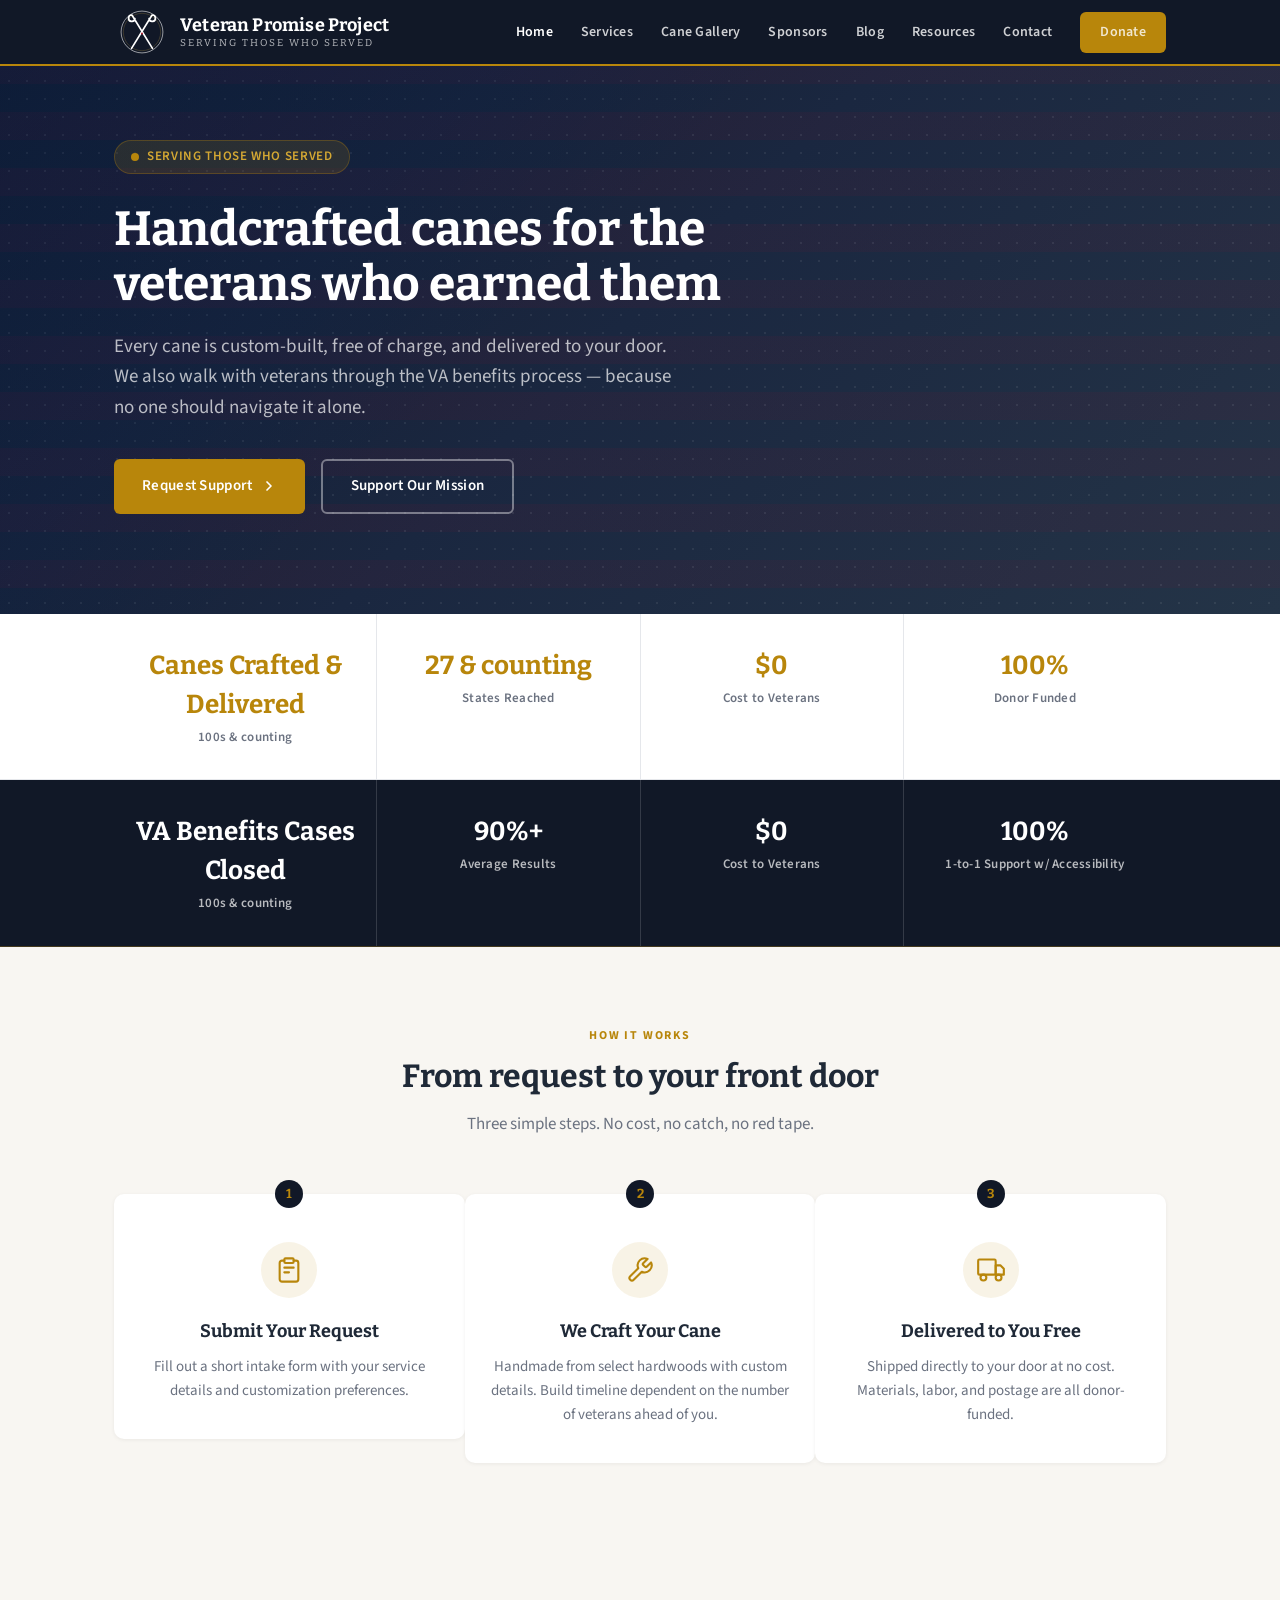
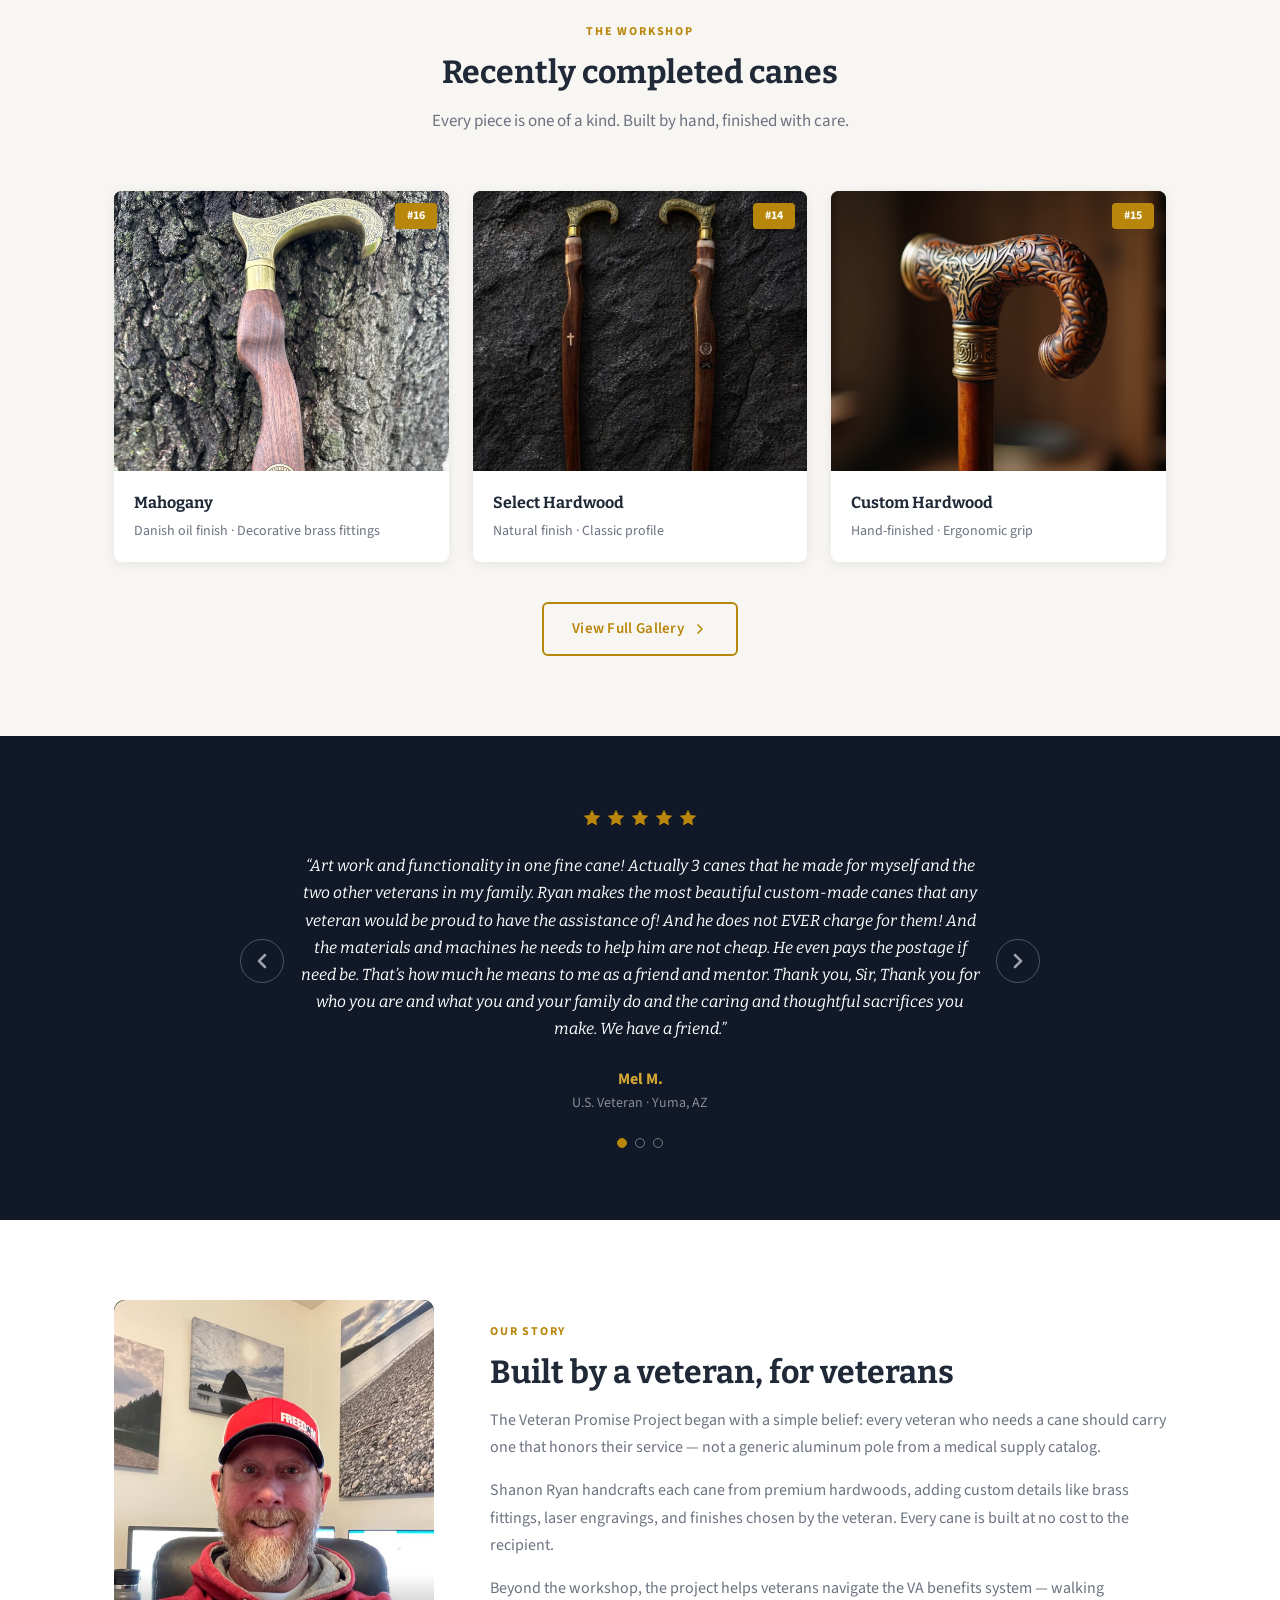
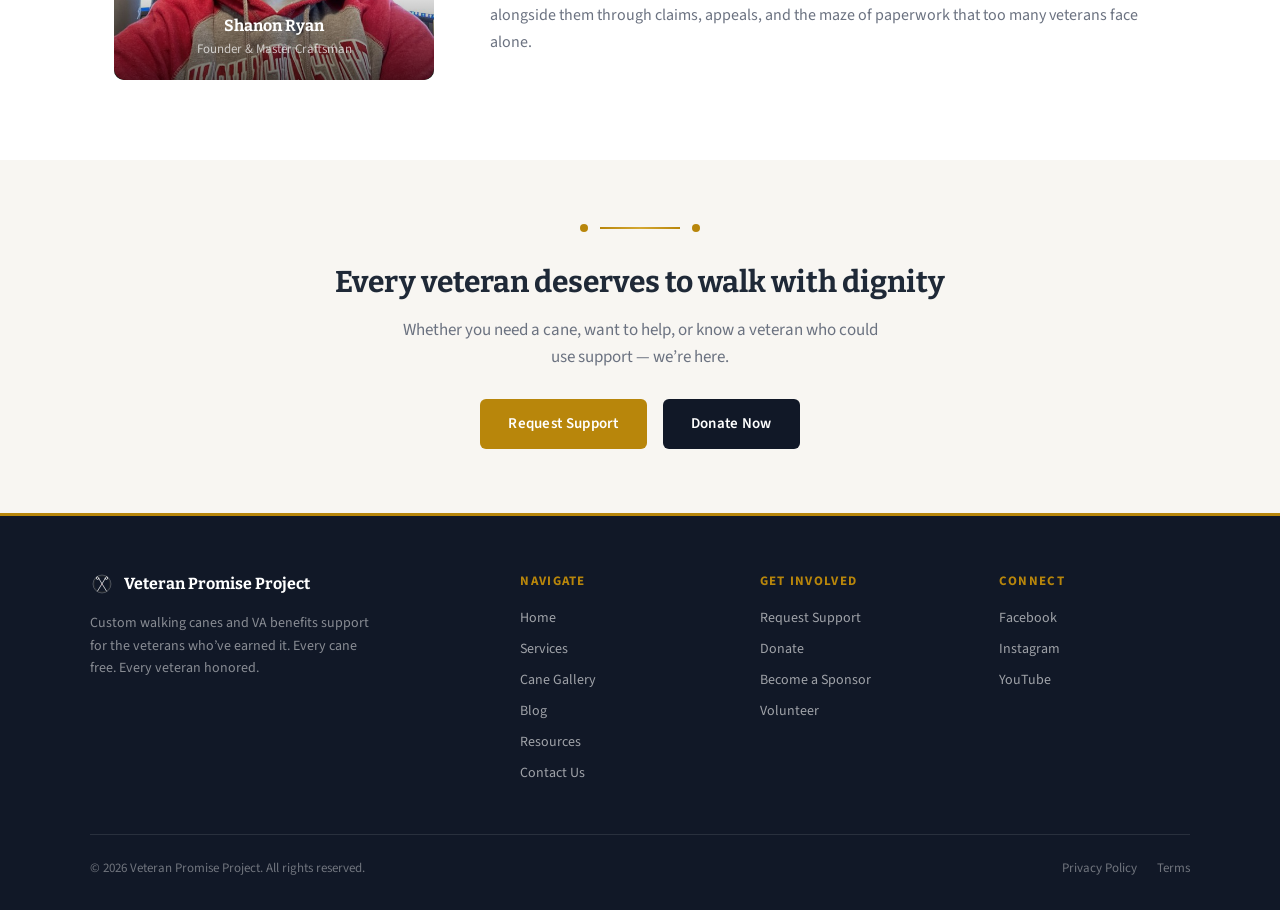
==== index.html @ bc40d964 "Add files via upload" ====
<!DOCTYPE html>
<html lang="en">
<head>
  <meta charset="UTF-8">
  <meta name="viewport" content="width=device-width, initial-scale=1.0">
  <title>Home | Veteran Promise Project</title>
  <meta name="description" content="Veteran Promise Project offers free handcrafted walking canes for veterans, VA benefit education and assistance.">
  <link rel="preconnect" href="https://fonts.googleapis.com">
  <link rel="preconnect" href="https://fonts.gstatic.com" crossorigin>
  <link href="https://fonts.googleapis.com/css2?family=Bitter:wght@400;500;700&family=Source+Sans+3:wght@400;600;700&display=swap" rel="stylesheet">
  <link rel="stylesheet" href="styles.css">
</head>
<body>
  <nav class="navbar">
    <div class="navbar-inner">
      <a href="index.html" class="navbar-brand">
        <svg width="56" height="56" viewBox="0 0 300 300" xmlns="http://www.w3.org/2000/svg"><g transform="translate(150,150)"><circle r="112" fill="none" stroke="#FFFFFF" stroke-width="3"/><circle r="100" fill="none" stroke="#C9A84C" stroke-width="1.25"/><path d="M -38,-72 A 17,17 0 1 1 -54,-91 L 56,88" fill="none" stroke="#FFFFFF" stroke-width="9" stroke-linecap="round" stroke-linejoin="round"/><path d="M 38,-72 A 17,17 0 1 0 54,-91 L -56,88" fill="none" stroke="#FFFFFF" stroke-width="9" stroke-linecap="round" stroke-linejoin="round"/><circle cx="0" cy="8" r="5.5" fill="#B22234"/></g></svg>
        <span style="display:flex;flex-direction:column;line-height:1.2;"><strong>Veteran Promise Project</strong><small style="font-size:10px;letter-spacing:2px;opacity:0.7;font-weight:400;">SERVING THOSE WHO SERVED</small></span>
      </a>
      <div class="navbar-links">
        <a href="index.html" class="nav-active">Home</a>
        <a href="services.html">Services</a>
        <a href="cane-gallery.html">Cane Gallery</a>
        <a href="sponsors.html">Sponsors</a>
        <a href="blog.html">Blog</a>
        <a href="resources.html">Resources</a>
        <a href="contact.html">Contact</a>
        <a href="https://www.gofundme.com/f/help-shanon-ryan-craft-quality-canes-for-veterans" target="_blank" class="btn btn-primary btn-sm">Donate</a>
      </div>
      <button class="mobile-toggle" onclick="toggleMenu()" aria-label="Toggle menu">
        <svg id="menu-icon" width="24" height="24" viewBox="0 0 24 24" fill="none" stroke="#fff" stroke-width="2" stroke-linecap="round"><line x1="3" y1="6" x2="21" y2="6"/><line x1="3" y1="12" x2="21" y2="12"/><line x1="3" y1="18" x2="21" y2="18"/></svg>
        <svg id="close-icon" width="24" height="24" viewBox="0 0 24 24" fill="none" stroke="#fff" stroke-width="2" stroke-linecap="round" style="display:none;"><line x1="18" y1="6" x2="6" y2="18"/><line x1="6" y1="6" x2="18" y2="18"/></svg>
      </button>
    </div>
    <div class="mobile-menu" id="mobile-menu">
      <a href="index.html">Home</a>
      <a href="services.html">Services</a>
      <a href="cane-gallery.html">Cane Gallery</a>
      <a href="sponsors.html">Sponsors</a>
      <a href="blog.html">Blog</a>
      <a href="resources.html">Resources</a>
      <a href="contact.html">Contact</a>
      <a href="https://www.gofundme.com/f/help-shanon-ryan-craft-quality-canes-for-veterans" target="_blank" class="btn btn-primary" style="justify-content:center;margin-top:8px;">Donate</a>
    </div>
  </nav>
  <section class="hero">
    <div class="hero-texture"></div>
    <div class="container">
      <div class="hero-content">
        <div class="hero-badge"><div class="hero-badge-dot"></div><span>Serving Those Who Served</span></div>
        <h1>Handcrafted canes for the veterans who earned them</h1>
        <p>Every cane is custom-built, free of charge, and delivered to your door. We also walk with veterans through the VA benefits process &mdash; because no one should navigate it alone.</p>
        <div class="hero-buttons">
          <a href="request.html" class="btn btn-primary">Request Support <svg width="16" height="16" viewBox="0 0 24 24" fill="none" stroke="currentColor" stroke-width="2.5" stroke-linecap="round" stroke-linejoin="round"><polyline points="9,6 15,12 9,18"/></svg></a>
          <a href="https://www.gofundme.com/f/help-shanon-ryan-craft-quality-canes-for-veterans" target="_blank" class="btn btn-secondary">Support Our Mission</a>
        </div>
      </div>
    </div>
  </section>

  <div class="impact-strip"><div class="container"><div class="impact-grid">
    <div class="impact-stat"><div class="impact-value">Canes Crafted &amp; Delivered</div><div class="impact-label">100s &amp; counting</div></div>
    <div class="impact-stat"><div class="impact-value">27 &amp; counting</div><div class="impact-label">States Reached</div></div>
    <div class="impact-stat"><div class="impact-value">$0</div><div class="impact-label">Cost to Veterans</div></div>
    <div class="impact-stat"><div class="impact-value">100%</div><div class="impact-label">Donor Funded</div></div>
  </div></div></div>

  <div class="impact-strip impact-strip-va"><div class="container"><div class="impact-grid">
    <div class="impact-stat"><div class="impact-value">VA Benefits Cases Closed</div><div class="impact-label">100s &amp; counting</div></div>
    <div class="impact-stat"><div class="impact-value">90%+</div><div class="impact-label">Average Results</div></div>
    <div class="impact-stat"><div class="impact-value">$0</div><div class="impact-label">Cost to Veterans</div></div>
    <div class="impact-stat"><div class="impact-value">100%</div><div class="impact-label">1-to-1 Support w/ Accessibility</div></div>
  </div></div></div>

  <section class="section" style="background:var(--warm-bg);">
    <div class="container">
      <div class="text-center" style="margin-bottom:56px;">
        <div class="section-label">How It Works</div>
        <h2 class="section-title">From request to your front door</h2>
        <p class="section-desc">Three simple steps. No cost, no catch, no red tape.</p>
      </div>
      <div class="steps-grid">
        <div class="step-card"><div class="step-number">1</div>
          <div class="step-icon"><svg width="28" height="28" viewBox="0 0 24 24" fill="none" stroke="#B8860B" stroke-width="1.8" stroke-linecap="round" stroke-linejoin="round"><path d="M16 4h2a2 2 0 0 1 2 2v14a2 2 0 0 1-2 2H6a2 2 0 0 1-2-2V6a2 2 0 0 1 2-2h2"/><rect x="8" y="2" width="8" height="4" rx="1"/><line x1="8" y1="10" x2="16" y2="10"/><line x1="8" y1="14" x2="12" y2="14"/></svg></div>
          <h3>Submit Your Request</h3><p>Fill out a short intake form with your service details and customization preferences.</p></div>
        <div class="step-card"><div class="step-number">2</div>
          <div class="step-icon"><svg width="28" height="28" viewBox="0 0 24 24" fill="none" stroke="#B8860B" stroke-width="1.8" stroke-linecap="round" stroke-linejoin="round"><path d="M14.7 6.3a1 1 0 0 0 0 1.4l1.6 1.6a1 1 0 0 0 1.4 0l3.77-3.77a6 6 0 0 1-7.94 7.94l-6.91 6.91a2.12 2.12 0 0 1-3-3l6.91-6.91a6 6 0 0 1 7.94-7.94l-3.76 3.76z"/></svg></div>
          <h3>We Craft Your Cane</h3><p>Handmade from select hardwoods with custom details. Build timeline dependent on the number of veterans ahead of you.</p></div>
        <div class="step-card"><div class="step-number">3</div>
          <div class="step-icon"><svg width="28" height="28" viewBox="0 0 24 24" fill="none" stroke="#B8860B" stroke-width="1.8" stroke-linecap="round" stroke-linejoin="round"><rect x="1" y="3" width="15" height="13" rx="1"/><polygon points="16,8 20,8 23,11 23,16 16,16"/><circle cx="5.5" cy="18.5" r="2.5"/><circle cx="18.5" cy="18.5" r="2.5"/></svg></div>
          <h3>Delivered to You Free</h3><p>Shipped directly to your door at no cost. Materials, labor, and postage are all donor-funded.</p></div>
      </div>
    </div>
  </section>

  <section class="section" style="background:var(--warm-bg);">
    <div class="container">
      <div class="text-center" style="margin-bottom:56px;">
        <div class="section-label">The Workshop</div>
        <h2 class="section-title">Recently completed canes</h2>
        <p class="section-desc">Every piece is one of a kind. Built by hand, finished with care.</p>
      </div>
      <div class="gallery-grid">
        <div class="cane-card">
        <div class="cane-visual">
          <img src="images/cane-16-new.jpg" alt="Cane #16" style="width:100%;height:100%;object-fit:cover;object-position:center 30%;" loading="lazy">
          <div class="cane-badge">#16</div>
        </div>
        <div class="cane-info">
          <h4>Mahogany</h4>
          <p>Danish oil finish &middot; Decorative brass fittings</p>
        </div>
      </div>
        <div class="cane-card">
        <div class="cane-visual">
          <img src="images/canes-brass-handles.jpg" alt="Cane #14" style="width:100%;height:100%;object-fit:cover;object-position:top;" loading="lazy">
          <div class="cane-badge">#14</div>
        </div>
        <div class="cane-info">
          <h4>Select Hardwood</h4>
          <p>Natural finish &middot; Classic profile</p>
        </div>
      </div>
        <div class="cane-card">
        <div class="cane-visual">
          <img src="images/cane-15.png" alt="Cane #15" style="width:100%;height:100%;object-fit:cover;object-position:center 25%;" loading="lazy">
          <div class="cane-badge">#15</div>
        </div>
        <div class="cane-info">
          <h4>Custom Hardwood</h4>
          <p>Hand-finished &middot; Ergonomic grip</p>
        </div>
      </div>
      </div>
      <div class="text-center" style="margin-top:40px;">
        <a href="cane-gallery.html" class="btn btn-outline">View Full Gallery <svg width="16" height="16" viewBox="0 0 24 24" fill="none" stroke="currentColor" stroke-width="2.5" stroke-linecap="round" stroke-linejoin="round"><polyline points="9,6 15,12 9,18"/></svg></a>
      </div>
    </div>
  </section>

  <section class="testimonial-section">
    <div class="testimonial-carousel">
      <button class="testimonial-arrow testimonial-prev" onclick="changeTestimonial(-1)" aria-label="Previous testimonial">
        <svg width="24" height="24" viewBox="0 0 24 24" fill="none" stroke="currentColor" stroke-width="2.5" stroke-linecap="round" stroke-linejoin="round"><polyline points="15,18 9,12 15,6"/></svg>
      </button>
      <div class="testimonial-slides">
        <div class="testimonial-slide active">
          <div class="stars"><svg width="20" height="20" viewBox="0 0 24 24" fill="#B8860B"><path d="M12 2l3.09 6.26L22 9.27l-5 4.87 1.18 6.88L12 17.77l-6.18 3.25L7 14.14 2 9.27l6.91-1.01L12 2z"/></svg><svg width="20" height="20" viewBox="0 0 24 24" fill="#B8860B"><path d="M12 2l3.09 6.26L22 9.27l-5 4.87 1.18 6.88L12 17.77l-6.18 3.25L7 14.14 2 9.27l6.91-1.01L12 2z"/></svg><svg width="20" height="20" viewBox="0 0 24 24" fill="#B8860B"><path d="M12 2l3.09 6.26L22 9.27l-5 4.87 1.18 6.88L12 17.77l-6.18 3.25L7 14.14 2 9.27l6.91-1.01L12 2z"/></svg><svg width="20" height="20" viewBox="0 0 24 24" fill="#B8860B"><path d="M12 2l3.09 6.26L22 9.27l-5 4.87 1.18 6.88L12 17.77l-6.18 3.25L7 14.14 2 9.27l6.91-1.01L12 2z"/></svg><svg width="20" height="20" viewBox="0 0 24 24" fill="#B8860B"><path d="M12 2l3.09 6.26L22 9.27l-5 4.87 1.18 6.88L12 17.77l-6.18 3.25L7 14.14 2 9.27l6.91-1.01L12 2z"/></svg></div>
          <blockquote>&ldquo;Art work and functionality in one fine cane! Actually 3 canes that he made for myself and the two other veterans in my family. Ryan makes the most beautiful custom-made canes that any veteran would be proud to have the assistance of! And he does not EVER charge for them! And the materials and machines he needs to help him are not cheap. He even pays the postage if need be. That&rsquo;s how much he means to me as a friend and mentor. Thank you, Sir, Thank you for who you are and what you and your family do and the caring and thoughtful sacrifices you make. We have a friend.&rdquo;</blockquote>
          <div class="testimonial-name">Mel M.</div>
          <div class="testimonial-meta">U.S. Veteran &middot; Yuma, AZ</div>
        </div>
        <div class="testimonial-slide">
          <div class="stars"><svg width="20" height="20" viewBox="0 0 24 24" fill="#B8860B"><path d="M12 2l3.09 6.26L22 9.27l-5 4.87 1.18 6.88L12 17.77l-6.18 3.25L7 14.14 2 9.27l6.91-1.01L12 2z"/></svg><svg width="20" height="20" viewBox="0 0 24 24" fill="#B8860B"><path d="M12 2l3.09 6.26L22 9.27l-5 4.87 1.18 6.88L12 17.77l-6.18 3.25L7 14.14 2 9.27l6.91-1.01L12 2z"/></svg><svg width="20" height="20" viewBox="0 0 24 24" fill="#B8860B"><path d="M12 2l3.09 6.26L22 9.27l-5 4.87 1.18 6.88L12 17.77l-6.18 3.25L7 14.14 2 9.27l6.91-1.01L12 2z"/></svg><svg width="20" height="20" viewBox="0 0 24 24" fill="#B8860B"><path d="M12 2l3.09 6.26L22 9.27l-5 4.87 1.18 6.88L12 17.77l-6.18 3.25L7 14.14 2 9.27l6.91-1.01L12 2z"/></svg><svg width="20" height="20" viewBox="0 0 24 24" fill="#B8860B"><path d="M12 2l3.09 6.26L22 9.27l-5 4.87 1.18 6.88L12 17.77l-6.18 3.25L7 14.14 2 9.27l6.91-1.01L12 2z"/></svg></div>
          <blockquote>&ldquo;For many, many years my family pushed me and nagged me to get to the VA and apply for my benefits. I heard lots of horror stories about the hoops they throw at you from other vets so I wasn&rsquo;t interested in messing with any of it. Mr. Ryan struck up a conversation with me in the grocery store by asking about my USMC tattoo on my arm. After a few minutes we had hit it off, one vet to another. What came after was an offer of a hand in tackling the VA together. He became a strong wind at my back and sometimes a boot in my backside when I needed it to keep the ball rolling. 13 months after that first conversation and now I have a rating for the broken body I got serving, compensation to cover it and VA healthcare that means I don&rsquo;t have to spend my money to fix what the Corp broke.&rdquo;</blockquote>
          <div class="testimonial-name">Edward K.</div>
          <div class="testimonial-meta">U.S. Marine Corps Veteran &middot; Nampa, ID</div>
        </div>
        <div class="testimonial-slide">
          <div class="stars"><svg width="20" height="20" viewBox="0 0 24 24" fill="#B8860B"><path d="M12 2l3.09 6.26L22 9.27l-5 4.87 1.18 6.88L12 17.77l-6.18 3.25L7 14.14 2 9.27l6.91-1.01L12 2z"/></svg><svg width="20" height="20" viewBox="0 0 24 24" fill="#B8860B"><path d="M12 2l3.09 6.26L22 9.27l-5 4.87 1.18 6.88L12 17.77l-6.18 3.25L7 14.14 2 9.27l6.91-1.01L12 2z"/></svg><svg width="20" height="20" viewBox="0 0 24 24" fill="#B8860B"><path d="M12 2l3.09 6.26L22 9.27l-5 4.87 1.18 6.88L12 17.77l-6.18 3.25L7 14.14 2 9.27l6.91-1.01L12 2z"/></svg><svg width="20" height="20" viewBox="0 0 24 24" fill="#B8860B"><path d="M12 2l3.09 6.26L22 9.27l-5 4.87 1.18 6.88L12 17.77l-6.18 3.25L7 14.14 2 9.27l6.91-1.01L12 2z"/></svg><svg width="20" height="20" viewBox="0 0 24 24" fill="#B8860B"><path d="M12 2l3.09 6.26L22 9.27l-5 4.87 1.18 6.88L12 17.77l-6.18 3.25L7 14.14 2 9.27l6.91-1.01L12 2z"/></svg></div>
          <blockquote>&ldquo;Life has been extremely challenging and I&rsquo;m not going to lie, it&rsquo;s been a struggle. I&rsquo;m so Thankful for meeting you and you providing me the support I needed to go through the process to apply for benefits. I&rsquo;ve now been out of the military longer than I served (14 yrs). My service to my country took a serious toll on my body due to the nature of my service. I signed up to be a Paratrooper and I served proudly in the 82nd Airborne Division and the 101st Airborne Air Assault Division, amongst other High-Speed units. My service to our country is one of my proudest achievements, but our sacrifice is not just our time, it&rsquo;s also our body, and for some our life. I had been struggling trying to maintain success in the corporate world, in my relationship and in life, all the while telling myself that I would get to submitting my claims to the VA. Days, months, and years flew by and I still hadn&rsquo;t moved forward with my claim. I now know why. I lacked the mental, and emotional support I needed. As soldiers it was frowned upon to show signs of weakness and possibly be considered a malingerer if you had physical issues that may take time to heal properly. That mentality stays with you along with the shame I felt for needing help. That&rsquo;s when I met Ryan, while looking for glasses. I commented on his service dog, and we quickly struck up a conversation once he realized I was a Veteran as well. This man stopped what he was doing for himself after asking me if I had filed a claim with the VA, and I said I hadn&rsquo;t. He instantly understood why I hadn&rsquo;t done so sooner and offered me his experience and support to ensure I got what I deserved for my service. Ryan, provided me support and guidance through the whole process, and never left his Battle Buddy behind even when I wanted to quit. His understanding of my emotional state allowed him to connect with me in a way that took away the shame and provided me with the strength I needed to go through the process. I know without a doubt, that if it wasn&rsquo;t for Ryan providing me the support, kindness, and compassion I needed; I would still be without the benefits I now receive. Thank You Ryan for being there for me when I needed you the most!&rdquo;</blockquote>
          <div class="testimonial-name">Ty R.</div>
          <div class="testimonial-meta">U.S. Army Veteran &middot; Dallas, TX</div>
        </div>
      </div>
      <button class="testimonial-arrow testimonial-next" onclick="changeTestimonial(1)" aria-label="Next testimonial">
        <svg width="24" height="24" viewBox="0 0 24 24" fill="none" stroke="currentColor" stroke-width="2.5" stroke-linecap="round" stroke-linejoin="round"><polyline points="9,6 15,12 9,18"/></svg>
      </button>
    </div>
    <div class="testimonial-dots" id="testimonial-dots"></div>
  </section>

  <section class="section">
    <div class="container">
      <div class="founder-grid">
        <div class="founder-photo">
          <img src="images/shanon-ryan.jpg" alt="Shanon Ryan, Founder of Veteran Promise Project" style="width:100%;height:100%;object-fit:cover;border-radius:12px;">
          <div class="founder-photo-overlay"><h4>Shanon Ryan</h4><p>Founder &amp; Master Craftsman</p></div>
        </div>
        <div class="founder-text">
          <div class="section-label">Our Story</div>
          <h2 class="section-title">Built by a veteran, for veterans</h2>
          <p>The Veteran Promise Project began with a simple belief: every veteran who needs a cane should carry one that honors their service &mdash; not a generic aluminum pole from a medical supply catalog.</p>
          <p>Shanon Ryan handcrafts each cane from premium hardwoods, adding custom details like brass fittings, laser engravings, and finishes chosen by the veteran. Every cane is built at no cost to the recipient.</p>
          <p>Beyond the workshop, the project helps veterans navigate the VA benefits system &mdash; walking alongside them through claims, appeals, and the maze of paperwork that too many veterans face alone.</p>
        </div>
      </div>
    </div>
  </section>

  <section class="cta-banner" style="background:var(--warm-bg);">
    <div class="container">
      <div class="brass-divider"><div class="brass-dot"></div><div class="brass-line"></div><div class="brass-dot"></div></div>
      <h2>Every veteran deserves to walk with dignity</h2>
      <p>Whether you need a cane, want to help, or know a veteran who could use support &mdash; we&rsquo;re here.</p>
      <div class="cta-buttons">
        <a href="request.html" class="btn btn-primary">Request Support</a>
        <a href="https://www.gofundme.com/f/help-shanon-ryan-craft-quality-canes-for-veterans" target="_blank" class="btn btn-dark">Donate Now</a>
      </div>
    </div>
  </section>
  <footer class="site-footer">
    <div class="footer-grid">
      <div>
        <div class="footer-brand">
          <svg width="24" height="24" viewBox="0 0 300 300" xmlns="http://www.w3.org/2000/svg"><g transform="translate(150,150)"><circle r="112" fill="none" stroke="#FFFFFF" stroke-width="3"/><circle r="100" fill="none" stroke="#C9A84C" stroke-width="1.25"/><path d="M -38,-72 A 17,17 0 1 1 -54,-91 L 56,88" fill="none" stroke="#FFFFFF" stroke-width="9" stroke-linecap="round" stroke-linejoin="round"/><path d="M 38,-72 A 17,17 0 1 0 54,-91 L -56,88" fill="none" stroke="#FFFFFF" stroke-width="9" stroke-linecap="round" stroke-linejoin="round"/><circle cx="0" cy="8" r="5.5" fill="#B22234"/></g></svg>
          <span>Veteran Promise Project</span>
        </div>
        <p class="footer-about">Custom walking canes and VA benefits support for the veterans who&rsquo;ve earned it. Every cane free. Every veteran honored.</p>
      </div>
      <div class="footer-links">
        <div class="footer-heading">Navigate</div>
        <a href="index.html">Home</a>
        <a href="services.html">Services</a>
        <a href="cane-gallery.html">Cane Gallery</a>
        <a href="blog.html">Blog</a>
        <a href="resources.html">Resources</a>
        <a href="contact.html">Contact Us</a>
      </div>
      <div class="footer-links">
        <div class="footer-heading">Get Involved</div>
        <a href="request.html">Request Support</a>
        <a href="https://www.gofundme.com/f/help-shanon-ryan-craft-quality-canes-for-veterans" target="_blank">Donate</a>
        <a href="contact.html">Become a Sponsor</a>
        <a href="contact.html">Volunteer</a>
      </div>
      <div class="footer-links">
        <div class="footer-heading">Connect</div>
        <a href="#">Facebook</a>
        <a href="#">Instagram</a>
        <a href="#">YouTube</a>
      </div>
    </div>
    <div class="footer-bottom">
      <div class="footer-copy">&copy; 2026 Veteran Promise Project. All rights reserved.</div>
      <div class="footer-legal">
        <a href="#">Privacy Policy</a>
        <a href="#">Terms</a>
      </div>
    </div>
  </footer>
  <script>
    function toggleMenu() {
      const menu = document.getElementById('mobile-menu');
      const menuIcon = document.getElementById('menu-icon');
      const closeIcon = document.getElementById('close-icon');
      const isOpen = menu.classList.toggle('open');
      menuIcon.style.display = isOpen ? 'none' : 'block';
      closeIcon.style.display = isOpen ? 'block' : 'none';
    }
    document.querySelectorAll('.mobile-menu a').forEach(link => {
      link.addEventListener('click', () => {
        document.getElementById('mobile-menu').classList.remove('open');
        document.getElementById('menu-icon').style.display = 'block';
        document.getElementById('close-icon').style.display = 'none';
      });
    });

    // Testimonial carousel
    const slides = document.querySelectorAll('.testimonial-slide');
    const dotsContainer = document.getElementById('testimonial-dots');
    let currentSlide = 0;

    slides.forEach((_, i) => {
      const dot = document.createElement('button');
      dot.className = 'testimonial-dot' + (i === 0 ? ' active' : '');
      dot.onclick = () => goToSlide(i);
      dot.setAttribute('aria-label', 'Testimonial ' + (i + 1));
      dotsContainer.appendChild(dot);
    });

    function goToSlide(n) {
      slides[currentSlide].classList.remove('active');
      dotsContainer.children[currentSlide].classList.remove('active');
      currentSlide = (n + slides.length) % slides.length;
      slides[currentSlide].classList.add('active');
      dotsContainer.children[currentSlide].classList.add('active');
    }
    function changeTestimonial(dir) { goToSlide(currentSlide + dir); }
  </script>
</body>
</html>
---- styles.css ----
:root {
      --brass: #B8860B;
      --brass-light: #D4A833;
      --navy: #111827;
      --warm-bg: #F8F6F2;
      --dark-text: #1F2937;
      --muted: #6B7280;
      --border: #E5E7EB;
    }

    *, *::before, *::after { box-sizing: border-box; margin: 0; padding: 0; }

    body {
      font-family: 'Source Sans 3', -apple-system, BlinkMacSystemFont, sans-serif;
      color: var(--dark-text);
      line-height: 1.5;
      -webkit-font-smoothing: antialiased;
    }

    a { text-decoration: none; color: inherit; }
    img { max-width: 100%; display: block; }

    h1, h2, h3, h4 { font-family: 'Bitter', serif; }

    /* ---- UTILITY ---- */
    .container { max-width: 1100px; margin: 0 auto; padding: 0 24px; }
    .section { padding: 80px 24px; }
    .section-label {
      font-size: 12px; font-weight: 700; letter-spacing: 0.15em;
      text-transform: uppercase; color: var(--brass); margin-bottom: 12px;
    }
    .section-title {
      font-size: 32px; font-weight: 700; line-height: 1.2; margin-bottom: 16px;
    }
    .section-desc {
      color: var(--muted); font-size: 17px; max-width: 540px;
      margin: 0 auto; line-height: 1.6;
    }
    .text-center { text-align: center; }

    /* ---- BUTTONS ---- */
    .btn {
      display: inline-flex; align-items: center; gap: 8px;
      padding: 14px 28px; border-radius: 6px; font-weight: 600;
      font-size: 15px; letter-spacing: 0.02em; border: none;
      cursor: pointer; transition: all 0.2s ease;
      font-family: 'Source Sans 3', sans-serif;
    }
    .btn-primary { background: var(--brass); color: #fff; }
    .btn-primary:hover { background: #9A7209; }
    .btn-secondary {
      background: transparent; color: #fff;
      border: 2px solid rgba(255,255,255,0.4);
    }
    .btn-secondary:hover { border-color: rgba(255,255,255,0.8); }
    .btn-outline {
      background: transparent; color: var(--brass);
      border: 2px solid var(--brass);
    }
    .btn-outline:hover { background: rgba(184,134,11,0.08); }
    .btn-dark { background: var(--navy); color: #fff; }
    .btn-dark:hover { background: #1f2e45; }
    .btn-sm { padding: 10px 20px; font-size: 14px; }

    .chevron-icon {
      width: 18px; height: 18px; display: inline-block; vertical-align: middle;
    }

    /* ---- MOCKUP BANNER ---- */


    /* ---- NAV ---- */
    .navbar {
      position: fixed; top: 0; left: 0; right: 0; z-index: 100;
      background: var(--navy); border-bottom: 2px solid var(--brass);
    }
    .navbar-inner {
      max-width: 1100px; margin: 0 auto; padding: 0 24px;
      display: flex; align-items: center; justify-content: space-between; height: 64px;
    }
    .navbar-brand {
      display: flex; align-items: center; gap: 10px; color: #fff;
    }
    .navbar-brand span {
      font-family: 'Bitter', serif; font-weight: 700; font-size: 18px;
      letter-spacing: 0.01em;
    }
    .navbar-links {
      display: flex; align-items: center; gap: 28px;
    }
    .navbar-links a {
      color: rgba(255,255,255,0.8); font-size: 14px; font-weight: 600;
      letter-spacing: 0.02em; transition: color 0.2s;
    }
    .navbar-links a:hover { color: #fff; }
    .nav-members-link {
      color: rgba(255,255,255,0.5) !important; font-size: 13px !important;
      border-left: 1px solid rgba(255,255,255,0.15); padding-left: 20px !important;
    }
    .nav-members-link:hover { color: rgba(255,255,255,0.9) !important; }
    .mobile-toggle {
      display: none; align-items: center; justify-content: center;
      background: none; border: none; cursor: pointer; padding: 4px;
    }
    .mobile-menu {
      display: none; background: var(--navy); padding: 16px 24px 24px;
      border-top: 1px solid rgba(255,255,255,0.1);
      flex-direction: column; gap: 16px;
    }
    .mobile-menu.open { display: flex; }
    .mobile-menu a {
      color: rgba(255,255,255,0.8); font-size: 16px; font-weight: 600;
    }

    /* ---- HERO ---- */
    .hero {
      background: linear-gradient(135deg, var(--navy) 0%, #1a2740 50%, #243447 100%);
      padding: 140px 24px 100px; position: relative; overflow: hidden;
    }
    .hero-texture {
      position: absolute; inset: 0; opacity: 0.04;
      background-image: repeating-linear-gradient(
        45deg, transparent, transparent 2px,
        rgba(255,255,255,0.5) 2px, rgba(255,255,255,0.5) 4px
      );
    }
    .hero-content { position: relative; z-index: 1; max-width: 680px; }
    .hero-badge {
      display: inline-flex; align-items: center; gap: 8px;
      background: rgba(184,134,11,0.15); border: 1px solid rgba(184,134,11,0.3);
      border-radius: 20px; padding: 6px 16px; margin-bottom: 28px;
    }
    .hero-badge-dot {
      width: 8px; height: 8px; border-radius: 50%; background: var(--brass);
    }
    .hero-badge span {
      color: var(--brass-light); font-size: 13px; font-weight: 600;
      letter-spacing: 0.05em; text-transform: uppercase;
    }
    .hero h1 {
      font-size: 48px; font-weight: 700; color: #fff; line-height: 1.15;
      margin-bottom: 20px;
    }
    .hero p {
      font-size: 19px; color: rgba(255,255,255,0.7); line-height: 1.6;
      margin-bottom: 36px; max-width: 560px;
    }
    .hero-buttons { display: flex; gap: 16px; flex-wrap: wrap; }

    /* ---- IMPACT COUNTER ---- */
    .impact-strip {
      background: #fff; border-bottom: 1px solid var(--border);
    }
    .impact-grid {
      display: flex; justify-content: center;
    }
    .impact-stat {
      flex: 1; text-align: center; padding: 32px 20px;
      border-right: 1px solid var(--border);
    }
    .impact-stat:last-child { border-right: none; }
    .impact-value {
      font-family: 'Bitter', serif; font-size: 26px; font-weight: 700;
      color: var(--brass); margin-bottom: 4px;
    }
    .impact-label {
      font-size: 13px; color: var(--muted); font-weight: 600;
      letter-spacing: 0.02em;
    }
    .impact-strip-va {
      background: var(--navy); border-bottom: 1px solid rgba(184,134,11,0.3);
    }
    .impact-strip-va .impact-value { color: #fff; }
    .impact-strip-va .impact-label { color: rgba(255,255,255,0.7); }
    .impact-strip-va .impact-stat { border-right-color: rgba(255,255,255,0.15); }

    /* ---- HOW IT WORKS ---- */
    .steps-grid { display: flex; gap: 40; justify-content: center; align-items: flex-start; }
    .step-card {
      flex: 1; text-align: center; padding: 36px 24px;
      background: #fff; border-radius: 10px;
      box-shadow: 0 1px 4px rgba(0,0,0,0.06); position: relative;
    }
    .step-number {
      position: absolute; top: -14px; left: 50%; transform: translateX(-50%);
      background: var(--navy); color: var(--brass); width: 28px; height: 28px;
      border-radius: 50%; display: flex; align-items: center; justify-content: center;
      font-size: 13px; font-weight: 700; font-family: 'Bitter', serif;
    }
    .step-icon {
      width: 56px; height: 56px; border-radius: 50%;
      background: rgba(184,134,11,0.1);
      display: flex; align-items: center; justify-content: center;
      margin: 12px auto 20px;
    }
    .step-card h3 { font-size: 18px; font-weight: 700; margin-bottom: 10px; }
    .step-card p { font-size: 15px; color: var(--muted); line-height: 1.6; }

    /* ---- SERVICES ---- */
    .services-grid { display: grid; grid-template-columns: 1fr 1fr; gap: 32px; }
    .service-card {
      border: 1px solid var(--border); border-radius: 10px; overflow: hidden;
      transition: box-shadow 0.2s;
    }
    .service-card:hover { box-shadow: 0 4px 20px rgba(0,0,0,0.08); }
    .service-visual {
      height: 260px; display: flex; align-items: center; justify-content: center;
    }
    .service-visual--cane {
      background: linear-gradient(135deg, #3D2B1F, #5C3A21, #7B4F2E);
    }
    .service-visual--va {
      background: linear-gradient(135deg, #1a2740, #243447, #2d4a5e);
    }
    .service-body { padding: 28px; }
    .service-body h3 { font-size: 22px; font-weight: 700; margin-bottom: 10px; }
    .service-body p {
      font-size: 15px; color: var(--muted); line-height: 1.6; margin-bottom: 20px;
    }

    /* ---- GALLERY ---- */
    .gallery-grid { display: grid; grid-template-columns: repeat(3, 1fr); gap: 24px; }
    .cane-card {
      background: #fff; border-radius: 8px; overflow: hidden;
      box-shadow: 0 2px 12px rgba(0,0,0,0.08); transition: transform 0.2s;
    }
    .cane-card:hover { transform: translateY(-4px); }
    .cane-visual {
      height: 280px; position: relative;
      background: linear-gradient(135deg, #3D2B1F 0%, #5C3A21 40%, #7B4F2E 100%);
      display: flex; align-items: center; justify-content: center;
    }
    .cane-visual-inner { text-align: center; color: rgba(255,255,255,0.5); }
    .cane-visual-inner svg { opacity: 0.3; }
    .cane-visual-inner span { display: block; font-size: 13px; margin-top: 8px; }
    .cane-badge {
      position: absolute; top: 12px; right: 12px;
      background: var(--brass); color: #fff; padding: 4px 12px;
      border-radius: 4px; font-size: 12px; font-weight: 700;
    }
    .cane-info { padding: 20px; }
    .cane-info h4 { font-size: 16px; font-weight: 700; margin-bottom: 6px; }
    .cane-info p { font-size: 14px; color: var(--muted); line-height: 1.5; }

    /* ---- TESTIMONIAL ---- */
    .testimonial-section { background: var(--navy); padding: 72px 24px; }
    .testimonial-inner { max-width: 700px; margin: 0 auto; text-align: center; }
    .testimonial-carousel {
      max-width: 800px; margin: 0 auto; display: flex;
      align-items: center; gap: 16px; position: relative;
    }
    .testimonial-slides { flex: 1; overflow: hidden; position: relative; min-height: 200px; }
    .testimonial-slide {
      text-align: center; opacity: 0; position: absolute; top: 0; left: 0; right: 0;
      transition: opacity 0.5s ease; pointer-events: none;
    }
    .testimonial-slide.active { opacity: 1; position: relative; pointer-events: auto; }
    .testimonial-arrow {
      background: none; border: 1px solid rgba(255,255,255,0.25); color: rgba(255,255,255,0.6);
      width: 44px; height: 44px; border-radius: 50%; cursor: pointer; flex-shrink: 0;
      display: flex; align-items: center; justify-content: center; transition: all 0.2s;
    }
    .testimonial-arrow:hover { border-color: var(--brass); color: var(--brass); }
    .testimonial-dots {
      display: flex; justify-content: center; gap: 8px; margin-top: 24px;
    }
    .testimonial-dot {
      width: 10px; height: 10px; border-radius: 50%; border: 1.5px solid rgba(255,255,255,0.4);
      background: none; cursor: pointer; padding: 0; transition: all 0.2s;
    }
    .testimonial-dot.active { background: var(--brass); border-color: var(--brass); }
    .stars { display: flex; justify-content: center; gap: 4px; margin-bottom: 24px; }
    blockquote {
      font-family: 'Bitter', serif; font-size: 16px; font-weight: 400;
      color: #fff; line-height: 1.7; margin-bottom: 24px; font-style: italic;
    }
    .testimonial-name { color: var(--brass-light); font-weight: 700; font-size: 16px; }
    .testimonial-meta {
      color: rgba(255,255,255,0.5); font-size: 14px; margin-top: 2px;
    }

    /* ---- FOUNDER ---- */
    .founder-grid {
      display: flex; gap: 56px; align-items: center;
    }
    .founder-photo {
      flex: 0 0 320px; height: 380px; border-radius: 10px;
      background: linear-gradient(135deg, #2d3a2e, #3d4a3e);
      display: flex; align-items: center; justify-content: center;
      position: relative; overflow: hidden;
    }
    .founder-photo-placeholder {
      text-align: center; color: rgba(255,255,255,0.4);
    }
    .founder-photo-placeholder span { display: block; font-size: 13px; margin-top: 12px; }
    .founder-photo-overlay {
      position: absolute; bottom: 0; left: 0; right: 0;
      background: linear-gradient(transparent, rgba(0,0,0,0.6));
      padding: 40px 20px 20px; text-align: center;
    }
    .founder-photo-overlay h4 {
      color: #fff; font-size: 16px; font-weight: 700;
    }
    .founder-photo-overlay p {
      color: rgba(255,255,255,0.7); font-size: 13px; margin-top: 2px;
    }
    .founder-text { flex: 1; }
    .founder-text p {
      font-size: 16px; color: var(--muted); line-height: 1.7; margin-bottom: 16px;
    }
    .founder-text p:last-child { margin-bottom: 0; }

    /* ---- SPONSORS ---- */
    .sponsors-grid {
      display: flex; justify-content: center; gap: 40px; flex-wrap: wrap;
    }
    .sponsor-card {
      background: #fff; border-radius: 10px; padding: 28px;
      box-shadow: 0 1px 4px rgba(0,0,0,0.06); text-align: center;
      flex: 0 1 300px;
    }
    .sponsor-avatar {
      width: 64px; height: 64px; border-radius: 50%; background: #E5E7EB;
      margin: 0 auto 16px; display: flex; align-items: center; justify-content: center;
      font-size: 24px; font-weight: 700; font-family: 'Bitter', serif; color: var(--muted);
    }
    .sponsor-card h4 { font-size: 17px; font-weight: 700; margin-bottom: 6px; }
    .sponsor-card p { font-size: 14px; color: var(--muted); line-height: 1.5; margin-bottom: 8px; }
    .sponsor-since { font-size: 12px; color: var(--brass); font-weight: 600; }

    /* ---- NEWSLETTER ---- */
    .newsletter {
      background: var(--navy); padding: 56px 24px;
    }
    .newsletter-inner {
      max-width: 700px; margin: 0 auto;
      display: flex; align-items: center; gap: 32px;
    }
    .newsletter-text { flex: 1; }
    .newsletter-text h3 {
      font-family: 'Bitter', serif; font-size: 22px; font-weight: 700;
      color: #fff; margin-bottom: 8px;
    }
    .newsletter-text p {
      font-size: 15px; color: rgba(255,255,255,0.6); line-height: 1.5;
    }
    .newsletter-form { display: flex; gap: 8px; flex: 0 0 auto; }
    .newsletter-input {
      padding: 12px 16px; border-radius: 6px;
      border: 1px solid rgba(255,255,255,0.2);
      background: rgba(255,255,255,0.08); color: #fff;
      font-size: 15px; width: 220; outline: none;
      font-family: 'Source Sans 3', sans-serif;
    }
    .newsletter-input::placeholder { color: rgba(255,255,255,0.4); }
    .newsletter-input:focus { border-color: var(--brass); }
    .btn-icon { padding: 12px 16px; }

    /* ---- CTA BANNER ---- */
    .cta-banner { padding: 64px 24px; text-align: center; }
    .brass-divider {
      display: flex; align-items: center; justify-content: center; gap: 12px;
    }
    .brass-dot { width: 8px; height: 8px; border-radius: 50%; background: var(--brass); }
    .brass-line {
      width: 80px; height: 2px;
      background: linear-gradient(90deg, var(--brass), var(--brass-light), var(--brass));
    }
    .cta-banner h2 {
      font-size: 30px; font-weight: 700; margin-top: 28px; margin-bottom: 12px;
    }
    .cta-banner p {
      color: var(--muted); font-size: 17px; max-width: 500px;
      margin: 0 auto 28px; line-height: 1.6;
    }
    .cta-buttons { display: flex; gap: 16px; justify-content: center; flex-wrap: wrap; }

    /* ---- FOOTER ---- */
    .site-footer {
      background: var(--navy); padding: 56px 24px 32px;
      border-top: 3px solid var(--brass);
    }
    .footer-grid {
      display: grid; grid-template-columns: 2fr 1fr 1fr 1fr; gap: 48px;
      max-width: 1100px; margin: 0 auto;
    }
    .footer-brand {
      display: flex; align-items: center; gap: 10px; margin-bottom: 16px;
    }
    .footer-brand span {
      font-family: 'Bitter', serif; font-weight: 700; font-size: 16px; color: #fff;
    }
    .footer-about {
      font-size: 14px; color: rgba(255,255,255,0.5); line-height: 1.6; max-width: 280px;
    }
    .footer-heading {
      color: var(--brass); font-size: 13px; font-weight: 700;
      letter-spacing: 0.1em; text-transform: uppercase; margin-bottom: 16px;
    }
    .footer-links a {
      display: block; color: rgba(255,255,255,0.6); font-size: 14px;
      margin-bottom: 10px; transition: color 0.2s;
    }
    .footer-links a:hover { color: #fff; }
    .footer-bottom {
      max-width: 1100px; margin: 40px auto 0; padding-top: 24px;
      border-top: 1px solid rgba(255,255,255,0.1);
      display: flex; justify-content: space-between; align-items: center;
      flex-wrap: wrap; gap: 12px;
    }
    .footer-copy { font-size: 13px; color: rgba(255,255,255,0.4); }
    .footer-legal { display: flex; gap: 20px; }
    .footer-legal a { font-size: 13px; color: rgba(255,255,255,0.4); }
    .footer-legal a:hover { color: rgba(255,255,255,0.7); }

    /* ---- MEMBERS ---- */
    .members-grid {
      display: flex; gap: 56px; align-items: center;
    }
    .members-text { flex: 1; }
    .members-features { display: flex; flex-direction: column; gap: 14px; }
    .members-feature {
      display: flex; align-items: flex-start; gap: 12px;
      font-size: 15px; color: var(--muted); line-height: 1.5;
    }
    .members-feature svg { flex-shrink: 0; margin-top: 2px; }
    .members-visual { flex: 0 0 340px; }
    .members-card {
      border-radius: 12px; overflow: hidden;
      box-shadow: 0 4px 24px rgba(0,0,0,0.10);
      border: 1px solid var(--border);
    }
    .members-card-header {
      background: var(--navy); padding: 16px 20px;
      display: flex; align-items: center; gap: 10px;
      color: #fff; font-weight: 700; font-size: 15px;
      font-family: 'Bitter', serif;
    }
    .members-card-body { padding: 20px; background: #fff; }
    .members-card-row {
      display: flex; justify-content: space-between; align-items: center;
      padding: 10px 0; border-bottom: 1px solid #F3F4F6;
    }
    .members-card-row:last-of-type { border-bottom: none; }
    .members-card-label { font-size: 13px; color: var(--muted); font-weight: 600; }
    .members-card-value { font-size: 14px; color: var(--dark-text); font-weight: 600; }
    .members-card-status {
      font-size: 12px; font-weight: 700; padding: 3px 10px;
      border-radius: 12px; letter-spacing: 0.02em;
    }
    .members-card-status--active {
      background: rgba(22,101,52,0.1); color: #166534;
    }
    .members-card-progress { padding-top: 16px; }
    .members-card-progress-label {
      display: flex; justify-content: space-between;
      font-size: 13px; color: var(--muted); font-weight: 600; margin-bottom: 8px;
    }
    .members-card-progress-bar {
      height: 8px; background: #E5E7EB; border-radius: 4px; overflow: hidden;
    }
    .members-card-progress-fill {
      height: 100%; border-radius: 4px;
      background: linear-gradient(90deg, var(--brass), #D4A833);
    }

    /* ---- RESPONSIVE ---- */
    @media (max-width: 768px) {
      .navbar-links { display: none !important; }
      .mobile-toggle { display: flex !important; }
      .hero h1 { font-size: 32px; }
      .hero { padding: 156px 24px 64px; }
      .hero p { font-size: 17px; }
      .hero-buttons { flex-direction: column; }
      .hero-buttons .btn { justify-content: center; }
      .impact-grid { flex-direction: column; }
      .impact-value { font-size: 24px; }
      .impact-stat { border-right: none; border-bottom: 1px solid var(--border); padding: 20px; }
      .impact-stat:last-child { border-bottom: none; }
      .impact-strip-va .impact-stat { border-bottom-color: rgba(255,255,255,0.15); }
      .steps-grid { flex-direction: column; }
      .services-grid { grid-template-columns: 1fr; }
      .gallery-grid { grid-template-columns: 1fr; }
      .founder-grid { flex-direction: column; }
      .founder-photo { flex: none; width: 100%; height: 280px; }
      .members-grid { flex-direction: column; }
      .members-visual { flex: none; width: 100%; }
      .newsletter-inner { flex-direction: column; text-align: center; }
      .newsletter-form { width: 100%; }
      .newsletter-input { flex: 1; }
      .footer-grid { grid-template-columns: 1fr; gap: 32px; }
      .section-title { font-size: 26px; }
      blockquote { font-size: 15px; }
      .testimonial-arrow { width: 36px; height: 36px; }
      .testimonial-arrow svg { width: 18px; height: 18px; }
    }
  
    /* ---- PAGE HERO ---- */
    .page-hero {
      background: linear-gradient(135deg, #111827 0%, #1a2740 50%, #243447 100%);
      padding: 104px 24px 64px; position: relative; text-align: center;
    }
    .page-hero h1 {
      font-family: 'Bitter', serif; font-size: 40px; font-weight: 700;
      color: #fff; margin-bottom: 12px;
    }
    .page-hero-sub {
      font-size: 18px; color: rgba(255,255,255,0.6); max-width: 560px;
      margin: 0 auto; line-height: 1.6;
    }

    /* ---- ACTIVE NAV ---- */
    .nav-active { color: #fff !important; }

    /* ---- FULL GALLERY ---- */
    .gallery-grid--full {
      display: grid; grid-template-columns: repeat(3, 1fr); gap: 24px;
    }

    /* ---- FAQ ---- */
    .faq-list { max-width: 680px; margin: 0 auto; text-align: left; }
    .faq-item {
      border: 1px solid #E5E7EB; border-radius: 8px; margin-bottom: 12px;
      overflow: hidden; transition: box-shadow 0.2s;
    }
    .faq-item[open] { box-shadow: 0 2px 8px rgba(0,0,0,0.06); }
    .faq-item summary {
      padding: 16px 20px; font-weight: 700; font-size: 16px; cursor: pointer;
      list-style: none; display: flex; justify-content: space-between; align-items: center;
      font-family: 'Bitter', serif; color: #1F2937;
    }
    .faq-item summary::-webkit-details-marker { display: none; }
    .faq-item summary::after {
      content: '+'; font-size: 20px; font-weight: 400; color: #B8860B;
      transition: transform 0.2s;
    }
    .faq-item[open] summary::after { content: '−'; }
    .faq-item p {
      padding: 0 20px 16px; font-size: 15px; color: #6B7280; line-height: 1.6; margin: 0;
    }

    /* ---- CONTACT ---- */
    .contact-grid {
      display: grid; grid-template-columns: 1.2fr 1fr; gap: 56px; align-items: start;
    }
    .form-row { display: grid; grid-template-columns: 1fr 1fr; gap: 16px; }
    .form-group { margin-bottom: 16px; }
    .form-group label {
      display: block; font-size: 13px; font-weight: 600; color: #6B7280;
      margin-bottom: 6px; text-transform: uppercase; letter-spacing: 0.05em;
    }
    .form-group input, .form-group select, .form-group textarea {
      width: 100%; padding: 12px 14px; border: 1px solid #D1D5DB; border-radius: 6px;
      font-size: 15px; font-family: 'Source Sans 3', sans-serif; color: #1F2937;
      outline: none; transition: border-color 0.2s; background: #fff;
    }
    .form-group input:focus, .form-group select:focus, .form-group textarea:focus {
      border-color: #B8860B;
    }
    .form-group textarea { resize: vertical; }
    .contact-info-area { display: flex; flex-direction: column; gap: 20px; }
    .contact-info-card {
      padding: 24px; border: 1px solid #E5E7EB; border-radius: 10px;
      transition: box-shadow 0.2s;
    }
    .contact-info-card:hover { box-shadow: 0 2px 12px rgba(0,0,0,0.06); }
    .contact-info-card h4 {
      font-family: 'Bitter', serif; font-size: 17px; font-weight: 700; margin-bottom: 6px;
    }
    .contact-info-card p {
      font-size: 14px; color: #6B7280; line-height: 1.5; margin: 0;
    }

    /* ---- RESPONSIVE ADDITIONS ---- */
    @media (max-width: 768px) {
      .page-hero { padding: 84px 24px 48px; }
      .page-hero h1 { font-size: 28px; }
      .gallery-grid--full { grid-template-columns: 1fr 1fr; }
      .contact-grid { grid-template-columns: 1fr; gap: 40px; }
      .form-row { grid-template-columns: 1fr; }
    }
    @media (max-width: 480px) {
      .gallery-grid--full { grid-template-columns: 1fr; }
    }

    /* ---- AMERICAN FLAG HERO BACKGROUND ---- */
    .hero { position: relative; }
    .hero::before {
      content: '';
      position: absolute; inset: 0; z-index: 0;
      background:
        /* Stars field - top left */
        radial-gradient(circle, rgba(255,255,255,0.12) 1px, transparent 1px),
        /* Red stripes */
        repeating-linear-gradient(
          180deg,
          rgba(191,10,48,0.10) 0px,
          rgba(191,10,48,0.10) 28px,
          transparent 28px,
          transparent 56px
        );
      background-size: 18px 18px, 100% 100%;
      background-position: 0 0, 0 0;
      animation: flagWave 8s ease-in-out infinite;
      opacity: 0.6;
    }
    .hero::after {
      content: '';
      position: absolute; inset: 0; z-index: 0;
      /* Blue canton in top-left */
      background: linear-gradient(
        135deg,
        rgba(0,40,104,0.25) 0%,
        rgba(0,40,104,0.15) 30%,
        transparent 45%
      );
    }
    .hero .container,
    .hero .hero-texture { position: relative; z-index: 1; }

    @keyframes flagWave {
      0%, 100% {
        transform: perspective(800px) rotateY(0deg) skewY(0deg);
      }
      25% {
        transform: perspective(800px) rotateY(1.5deg) skewY(0.5deg);
      }
      50% {
        transform: perspective(800px) rotateY(-1deg) skewY(-0.3deg);
      }
      75% {
        transform: perspective(800px) rotateY(0.8deg) skewY(0.2deg);
      }
    }
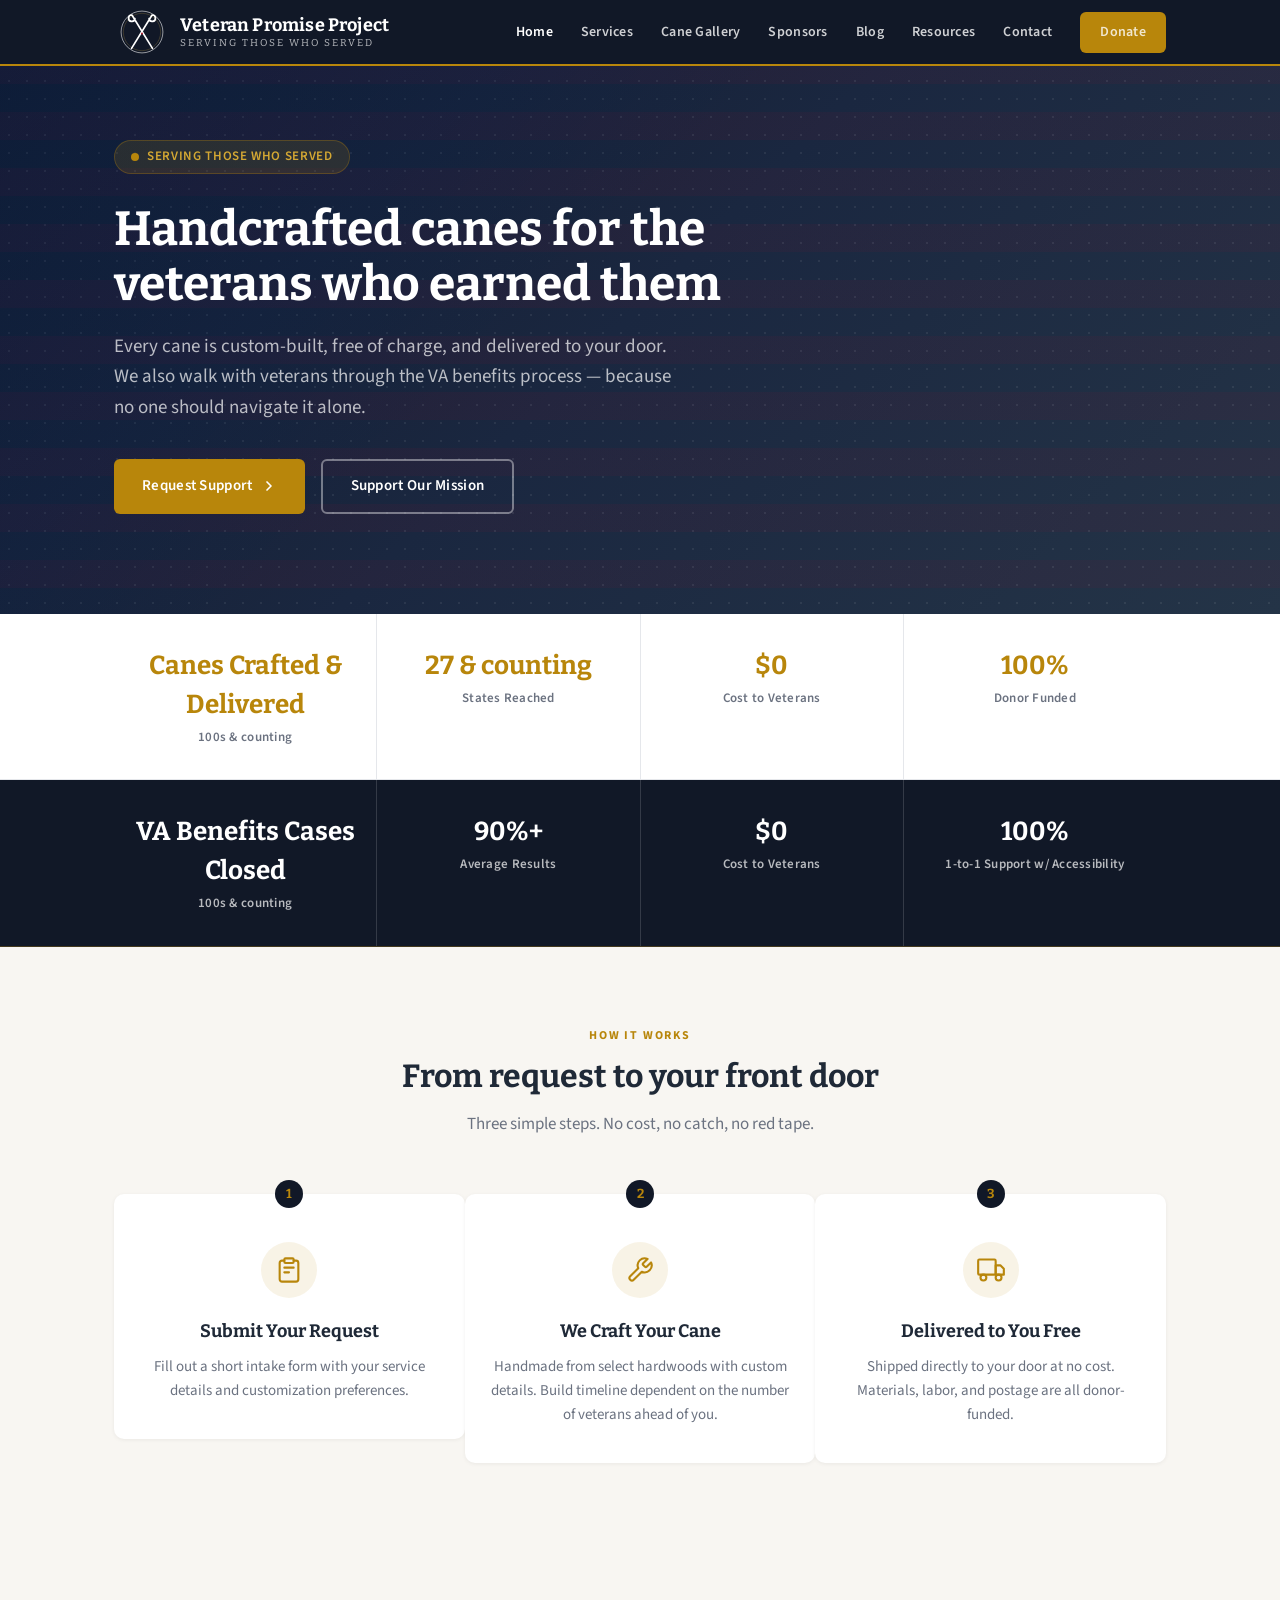
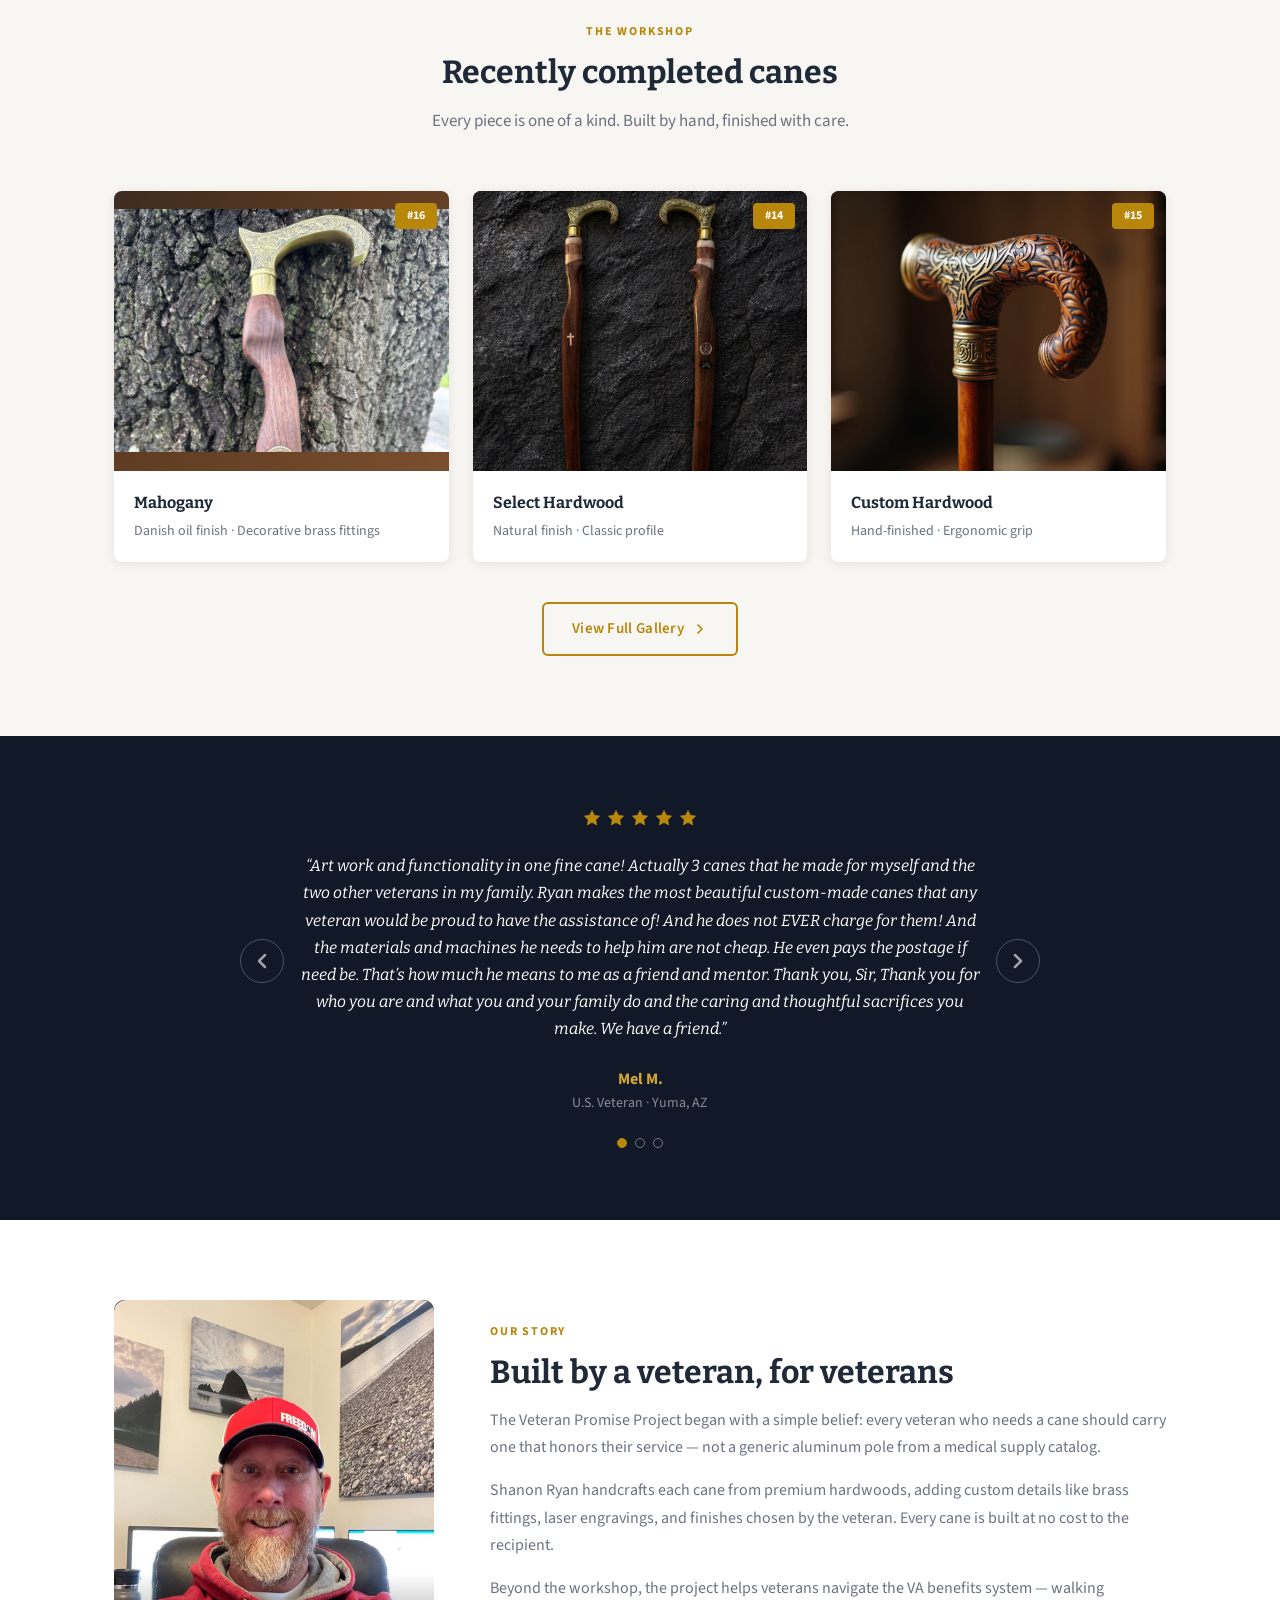
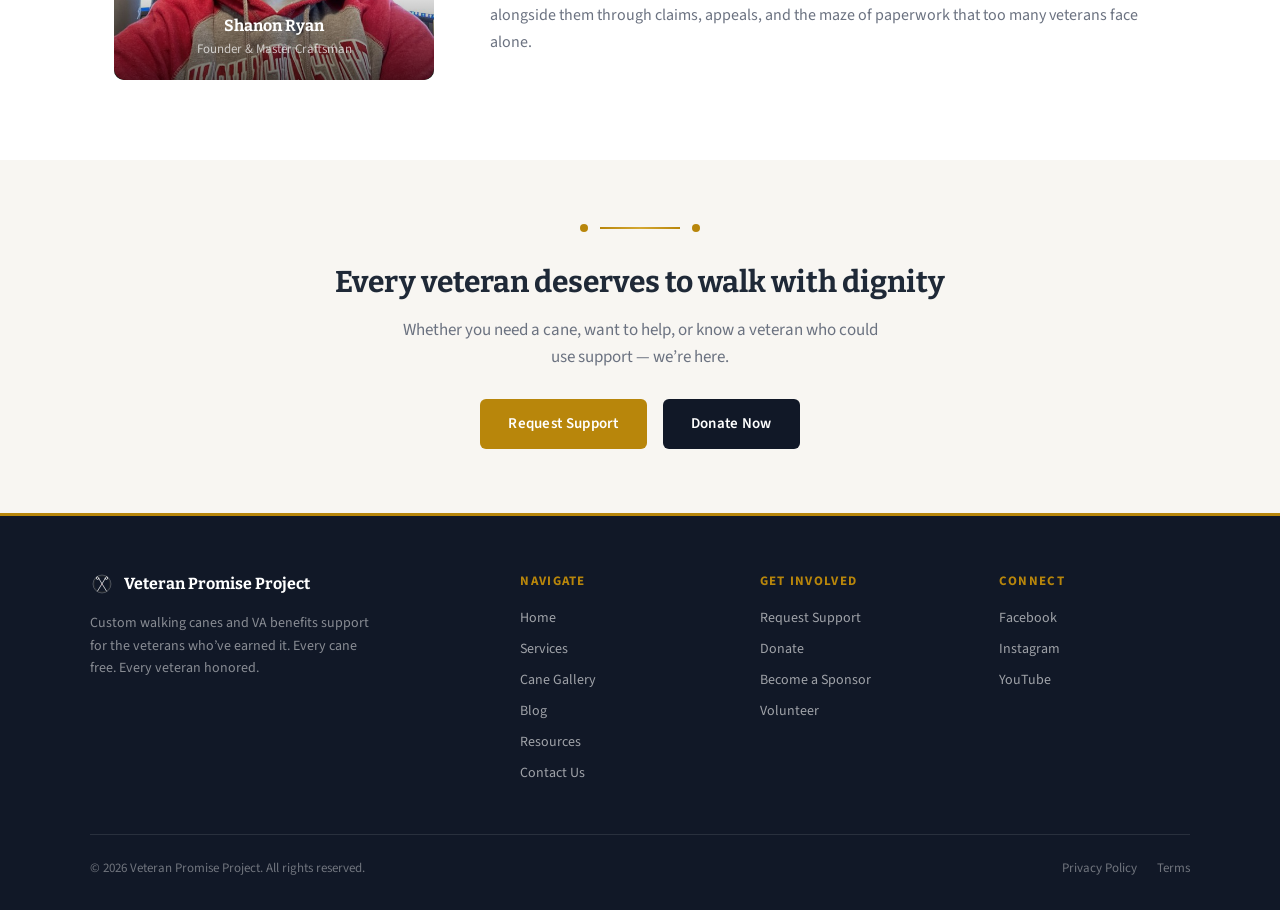
==== commit 785c4760: "Add files via upload" ====
--- a/index.html
+++ b/index.html
@@ -103,7 +103,7 @@
       <div class="gallery-grid">
         <div class="cane-card">
         <div class="cane-visual">
-          <img src="images/cane-16-new.jpg" alt="Cane #16" style="width:100%;height:100%;object-fit:cover;object-position:center 30%;" loading="lazy">
+          <img src="images/cane-16-new.jpg" alt="Cane #16" style="width:100%;height:100%;object-fit:contain;" loading="lazy">
           <div class="cane-badge">#16</div>
         </div>
         <div class="cane-info">
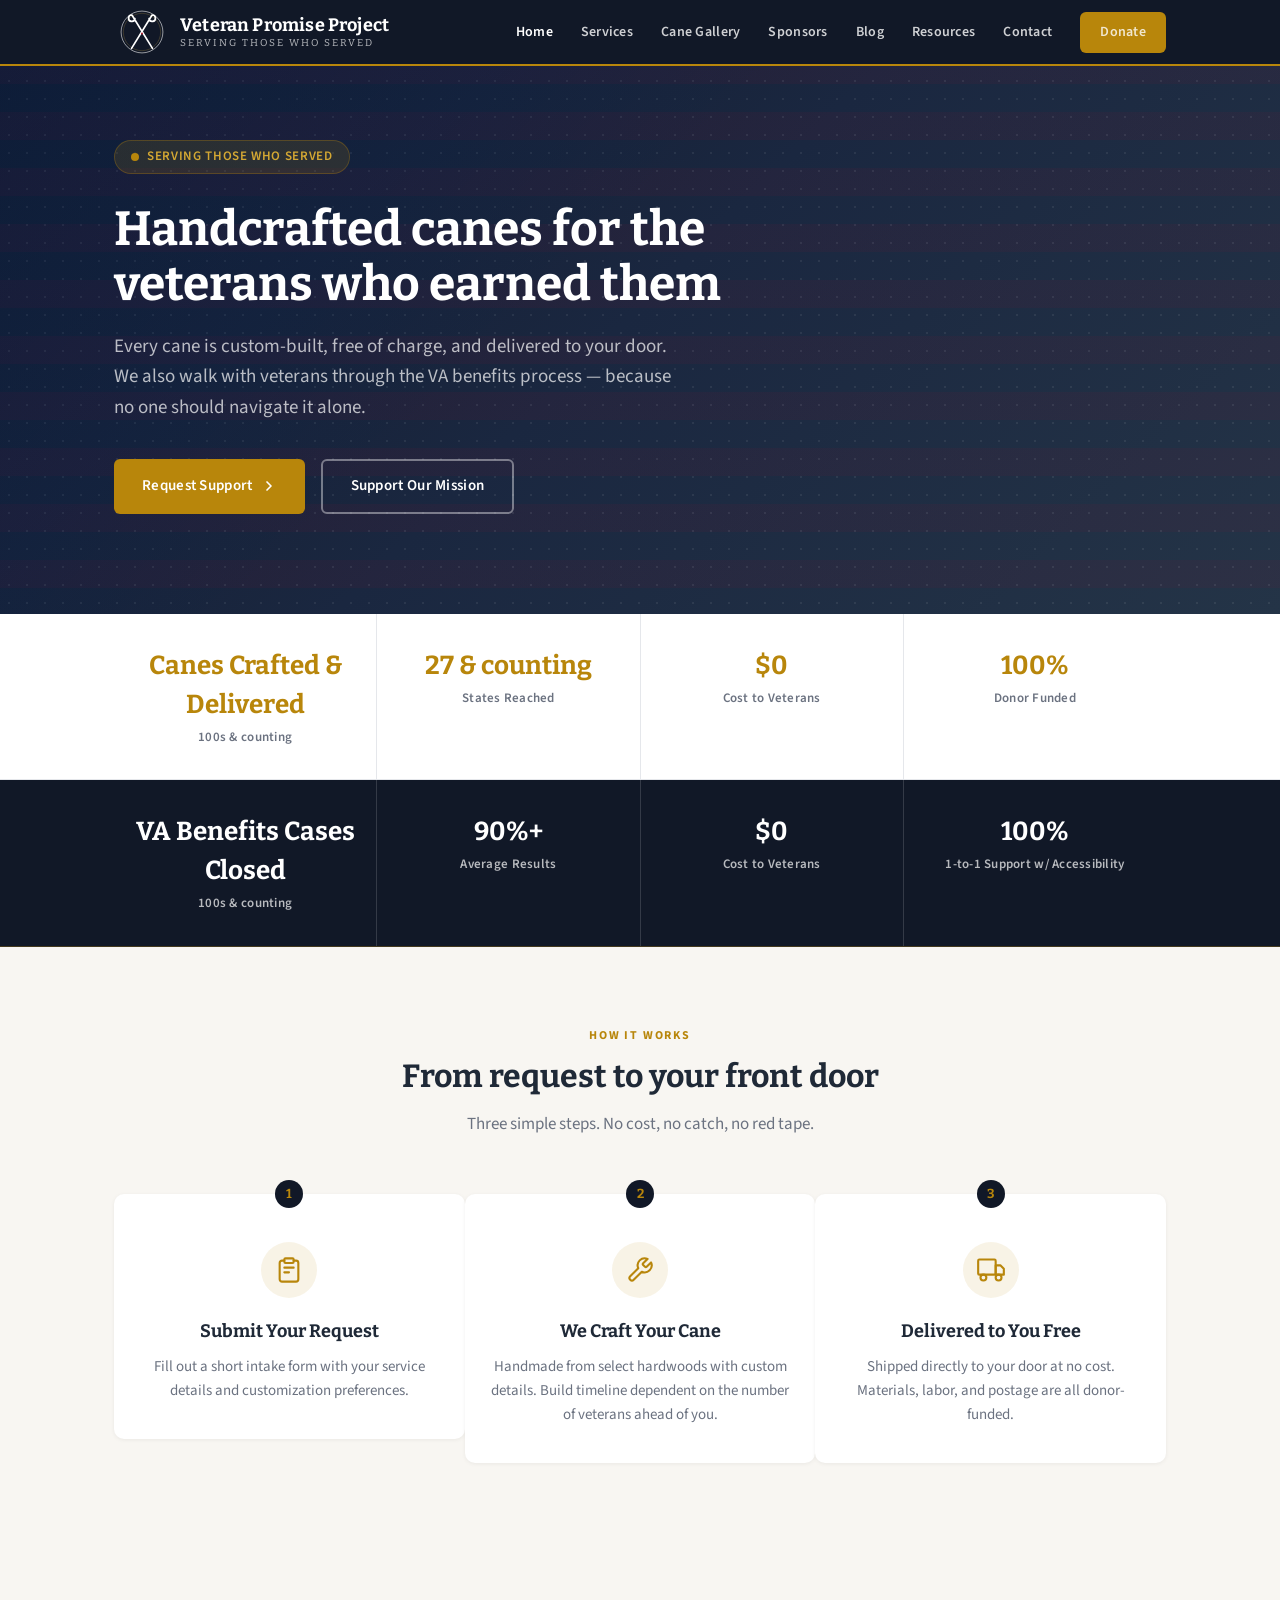
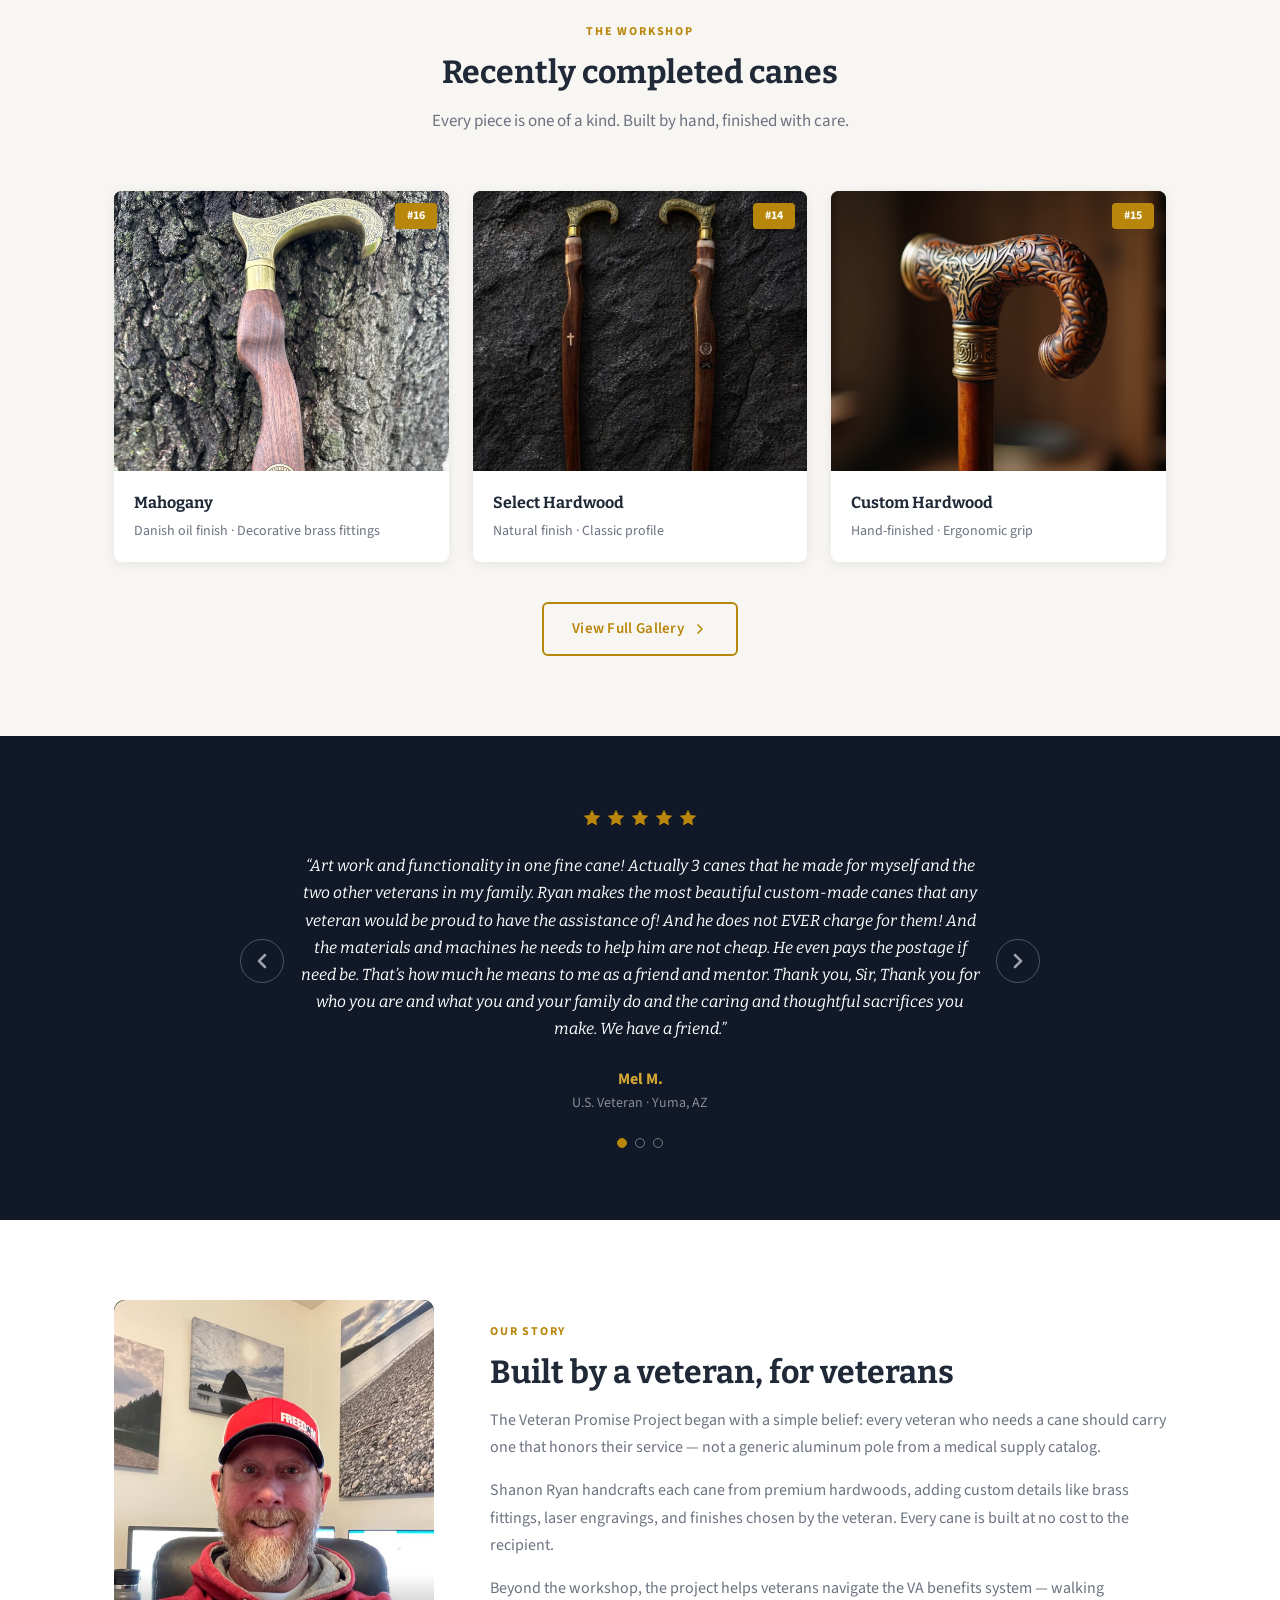
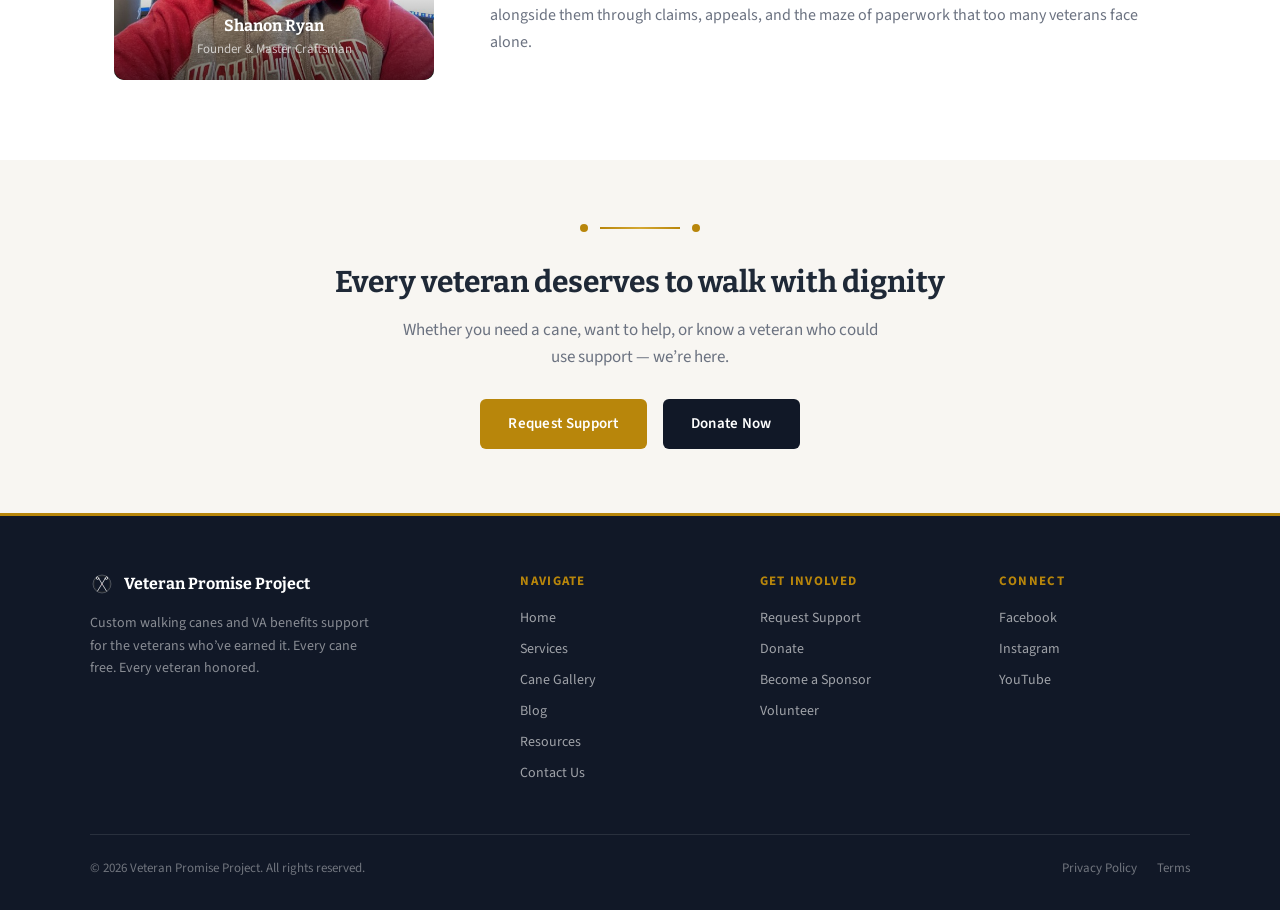
==== commit 7bca0ee1: "Add files via upload" ====
--- a/index.html
+++ b/index.html
@@ -103,7 +103,7 @@
       <div class="gallery-grid">
         <div class="cane-card">
         <div class="cane-visual">
-          <img src="images/cane-16-new.jpg" alt="Cane #16" style="width:100%;height:100%;object-fit:contain;" loading="lazy">
+          <img src="images/cane-16-new.jpg" alt="Cane #16" style="width:100%;height:100%;object-fit:cover;object-position:center 15%;" loading="lazy">
           <div class="cane-badge">#16</div>
         </div>
         <div class="cane-info">
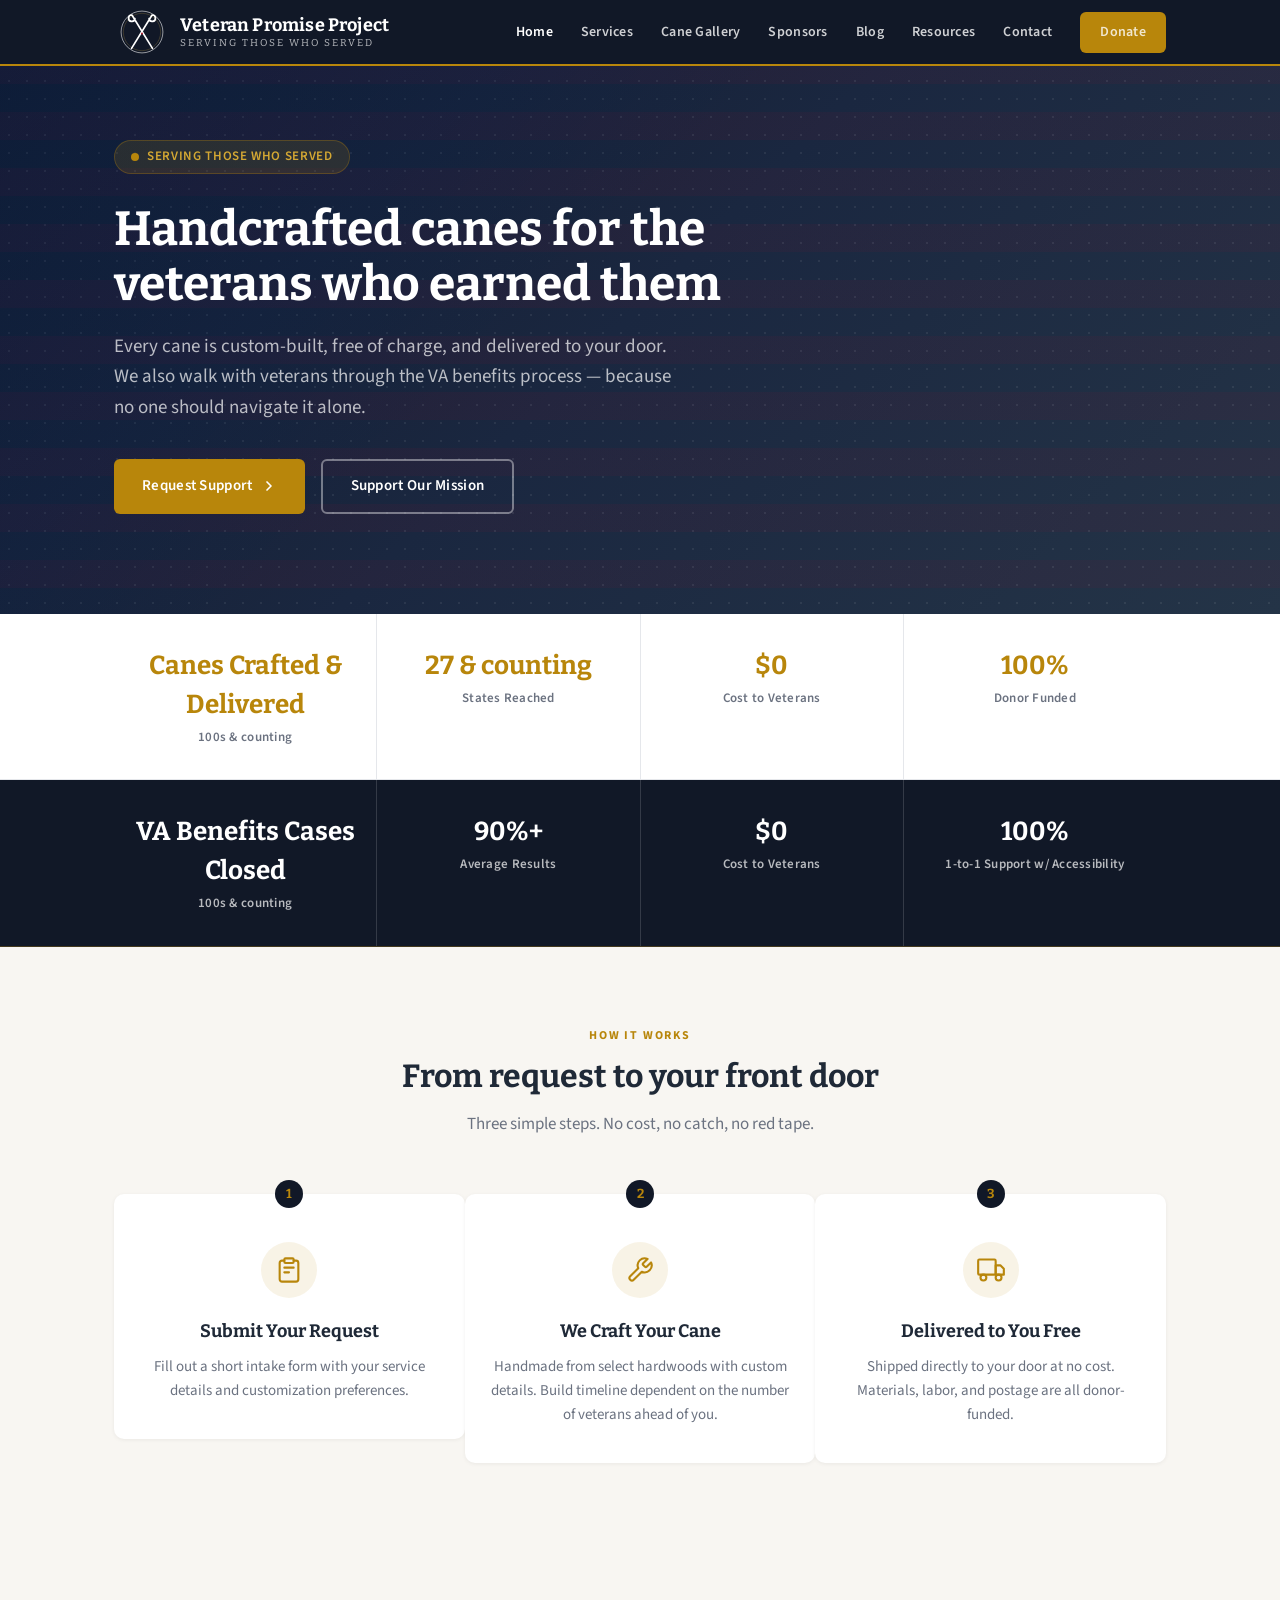
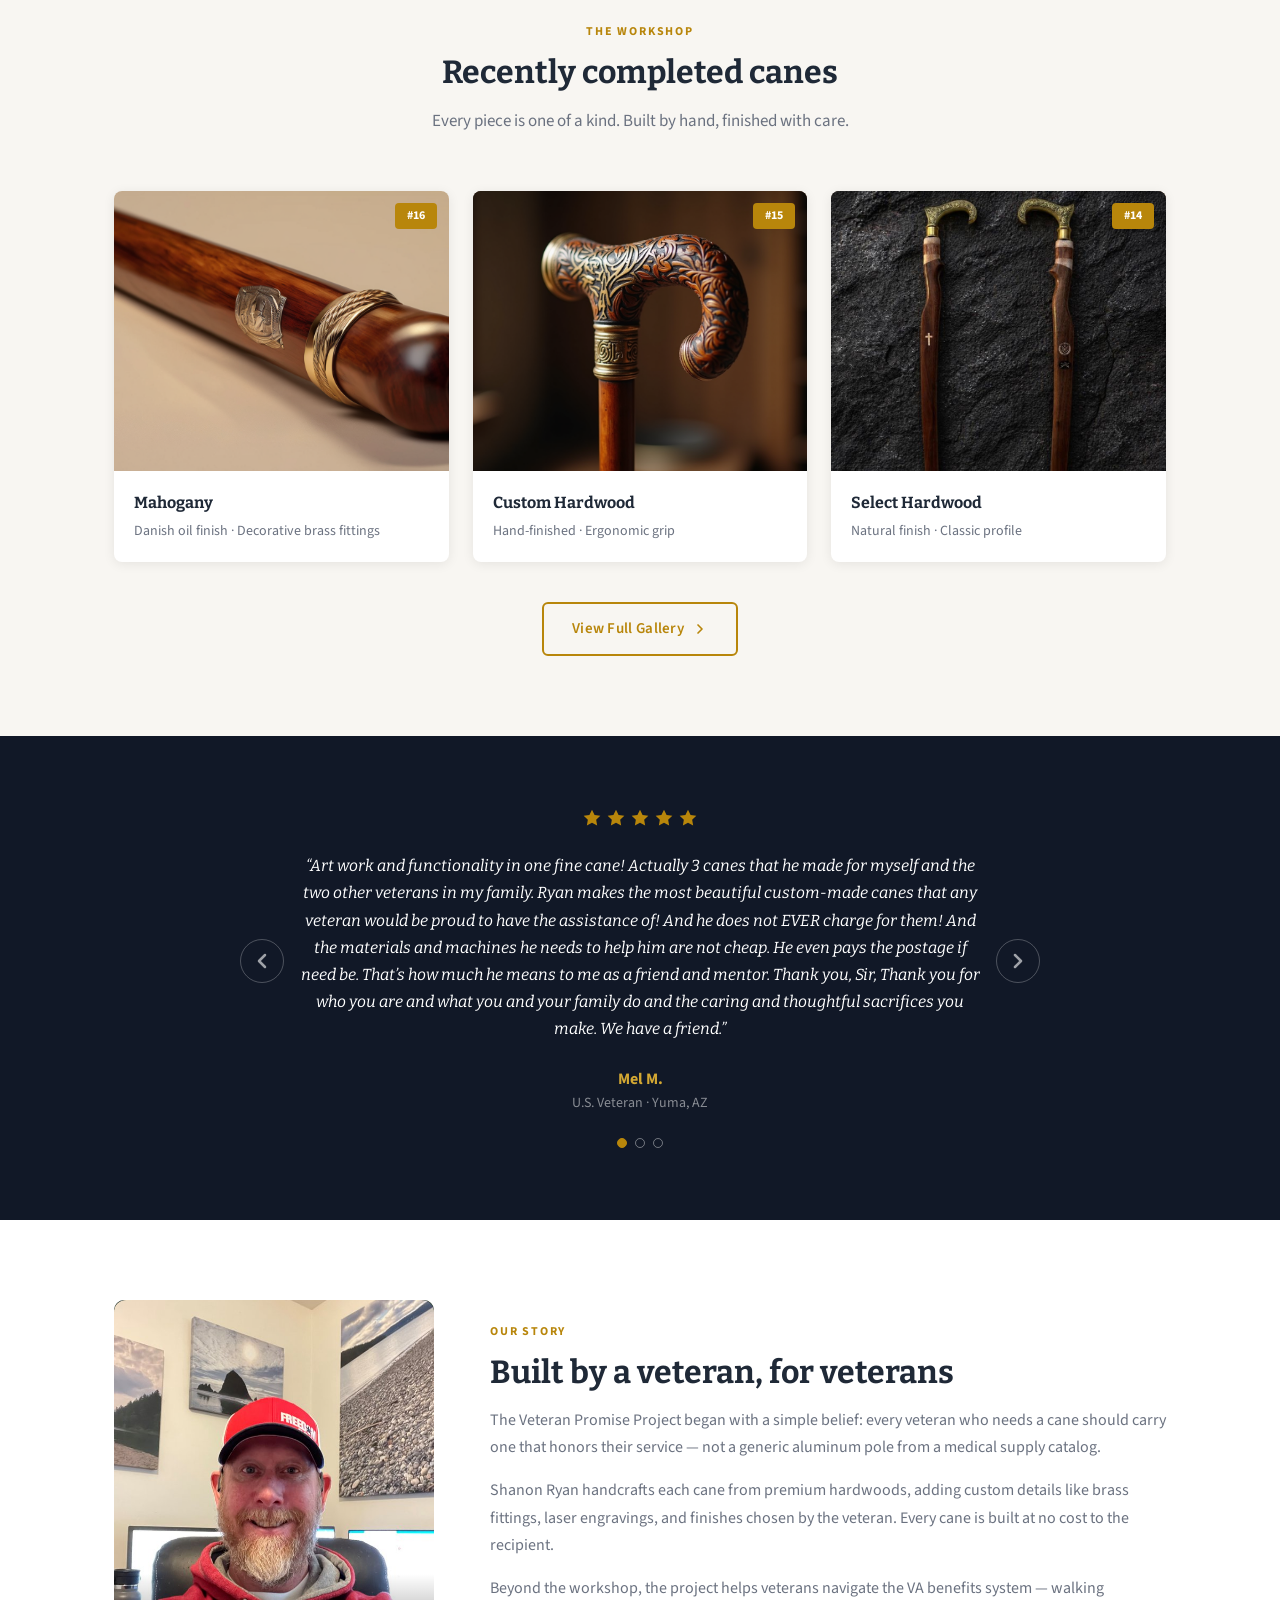
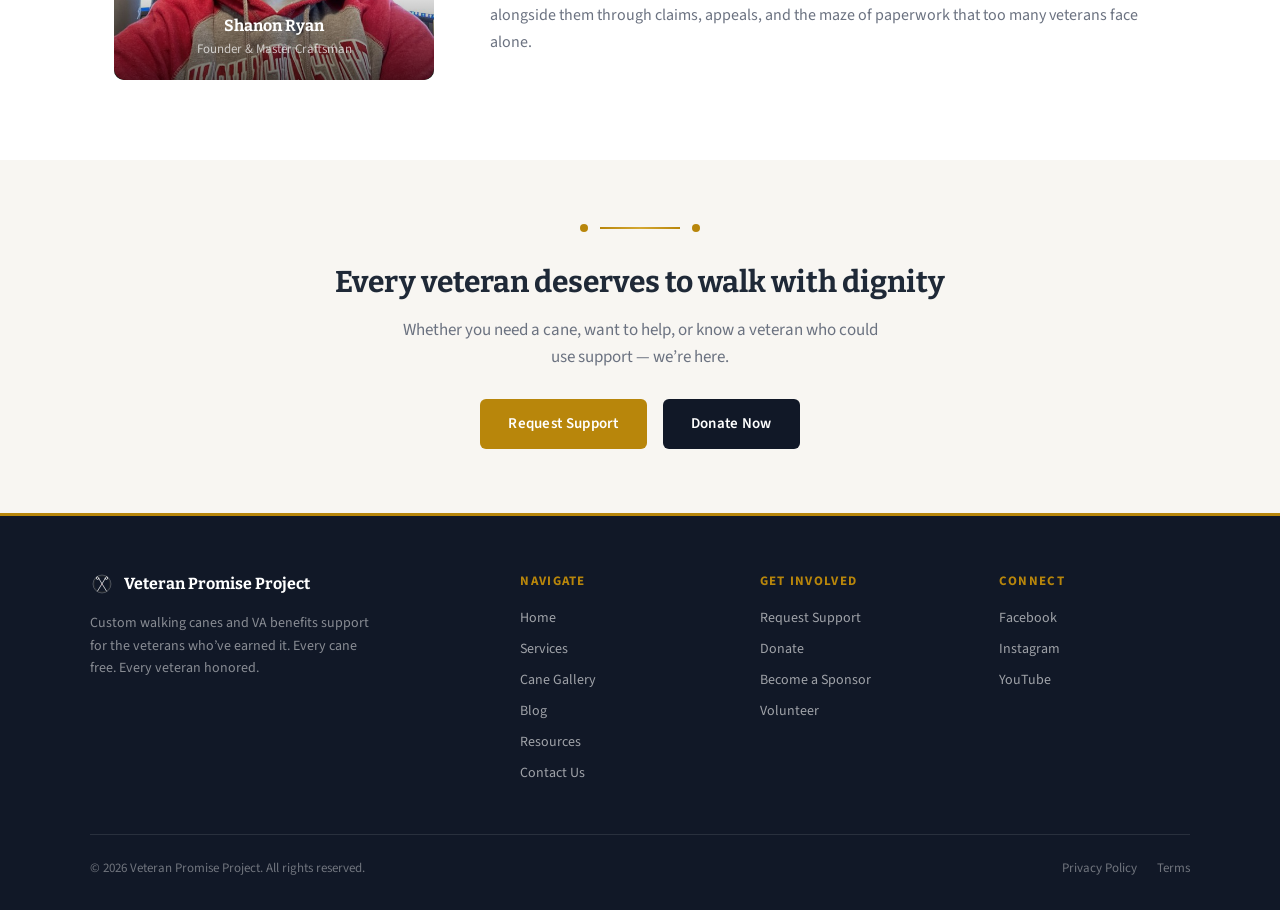
==== commit 1cf3728b: "Add files via upload" ====
--- a/index.html
+++ b/index.html
@@ -103,12 +103,22 @@
       <div class="gallery-grid">
         <div class="cane-card">
         <div class="cane-visual">
-          <img src="images/cane-16-new.jpg" alt="Cane #16" style="width:100%;height:100%;object-fit:cover;object-position:center 15%;" loading="lazy">
+          <img src="images/cane-16.png" alt="Cane #16" style="width:100%;height:100%;object-fit:cover;" loading="lazy">
           <div class="cane-badge">#16</div>
         </div>
         <div class="cane-info">
           <h4>Mahogany</h4>
           <p>Danish oil finish &middot; Decorative brass fittings</p>
+        </div>
+      </div>
+        <div class="cane-card">
+        <div class="cane-visual">
+          <img src="images/cane-15.png" alt="Cane #15" style="width:100%;height:100%;object-fit:cover;object-position:center 25%;" loading="lazy">
+          <div class="cane-badge">#15</div>
+        </div>
+        <div class="cane-info">
+          <h4>Custom Hardwood</h4>
+          <p>Hand-finished &middot; Ergonomic grip</p>
         </div>
       </div>
         <div class="cane-card">
@@ -119,16 +129,6 @@
         <div class="cane-info">
           <h4>Select Hardwood</h4>
           <p>Natural finish &middot; Classic profile</p>
-        </div>
-      </div>
-        <div class="cane-card">
-        <div class="cane-visual">
-          <img src="images/cane-15.png" alt="Cane #15" style="width:100%;height:100%;object-fit:cover;object-position:center 25%;" loading="lazy">
-          <div class="cane-badge">#15</div>
-        </div>
-        <div class="cane-info">
-          <h4>Custom Hardwood</h4>
-          <p>Hand-finished &middot; Ergonomic grip</p>
         </div>
       </div>
       </div>
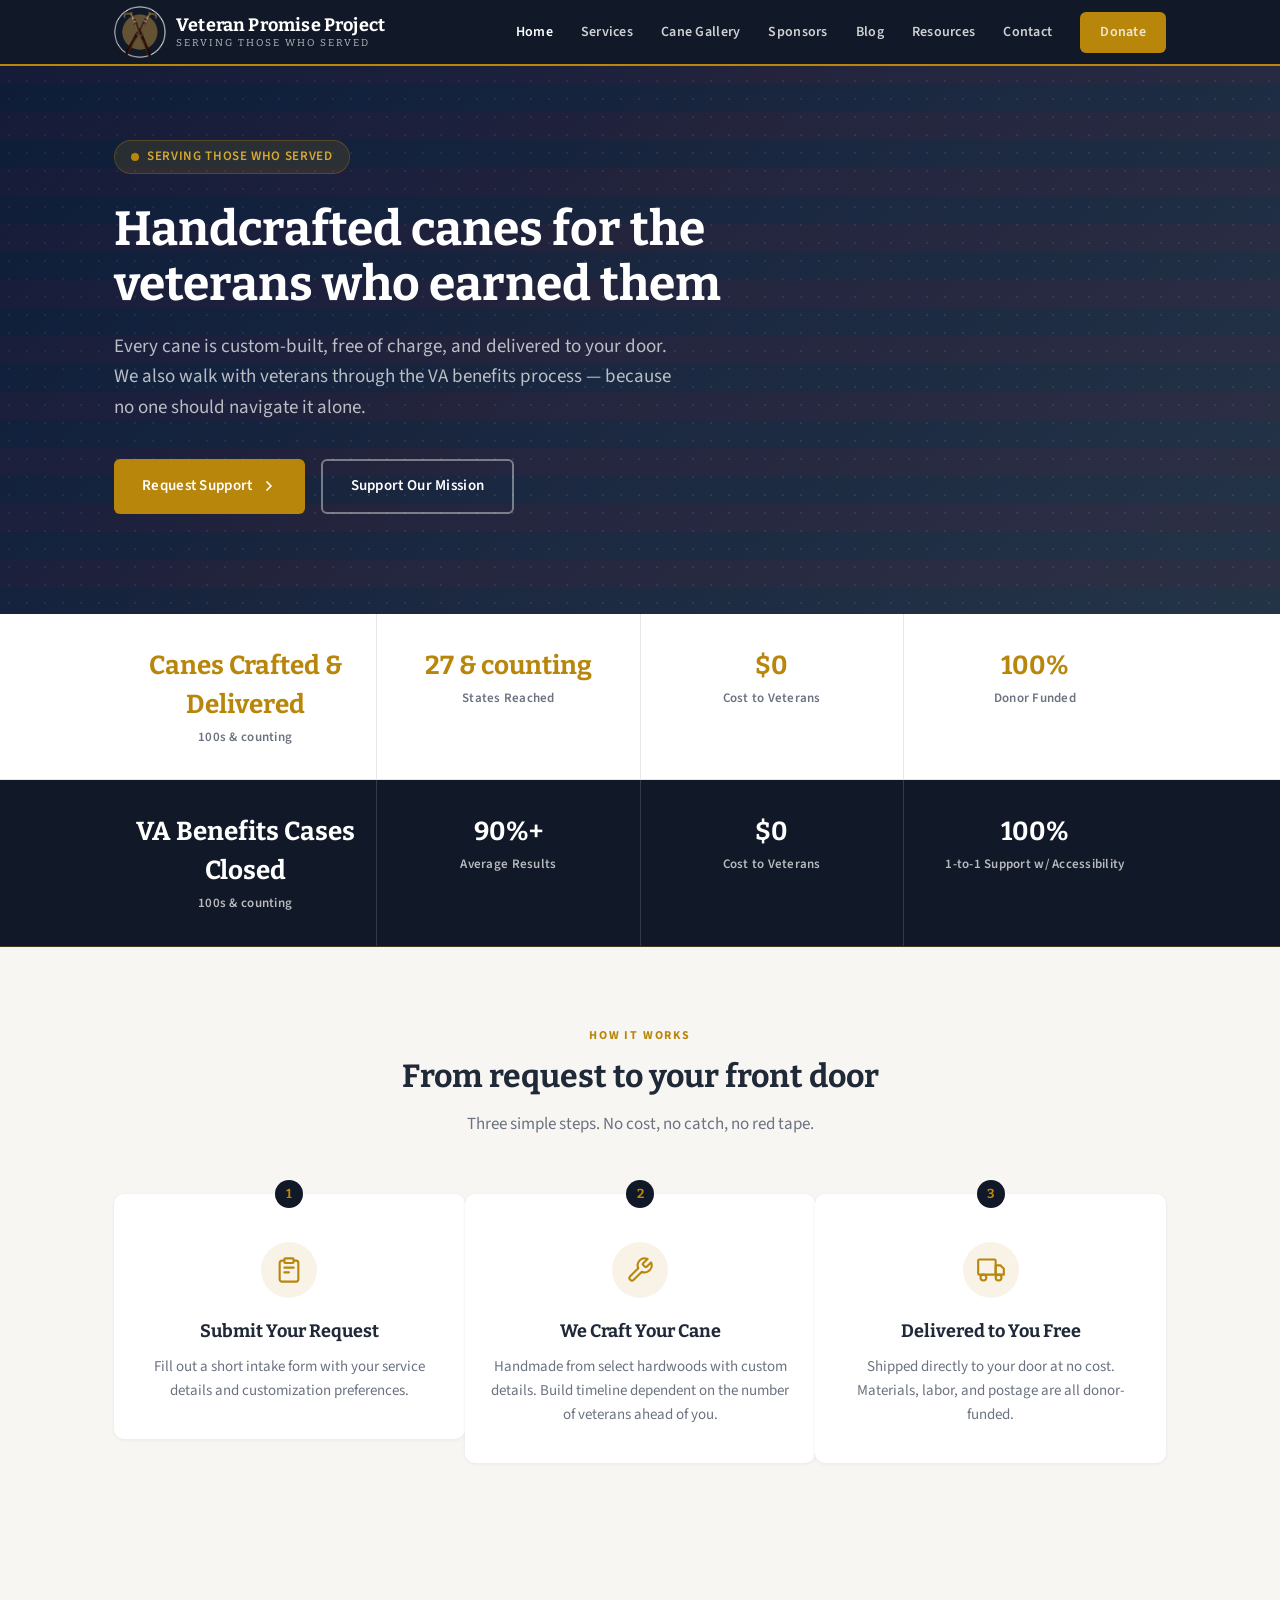
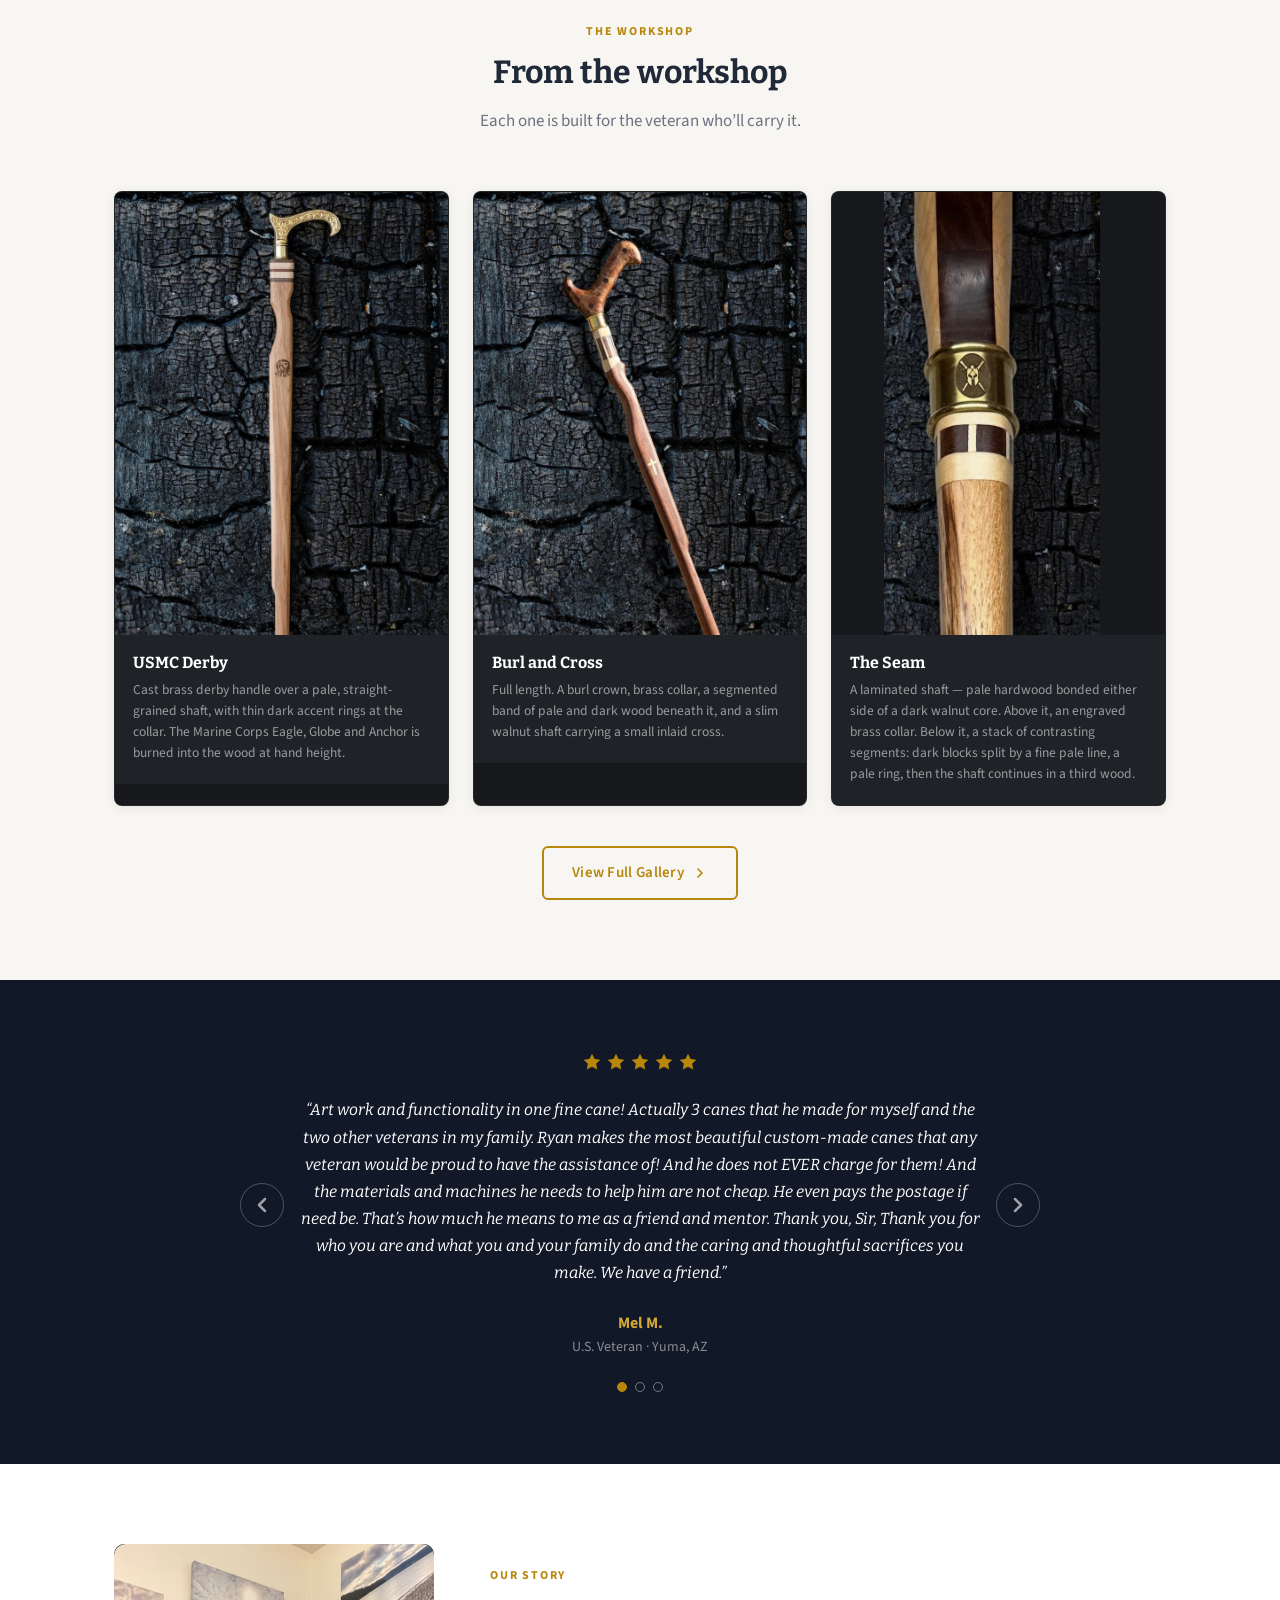
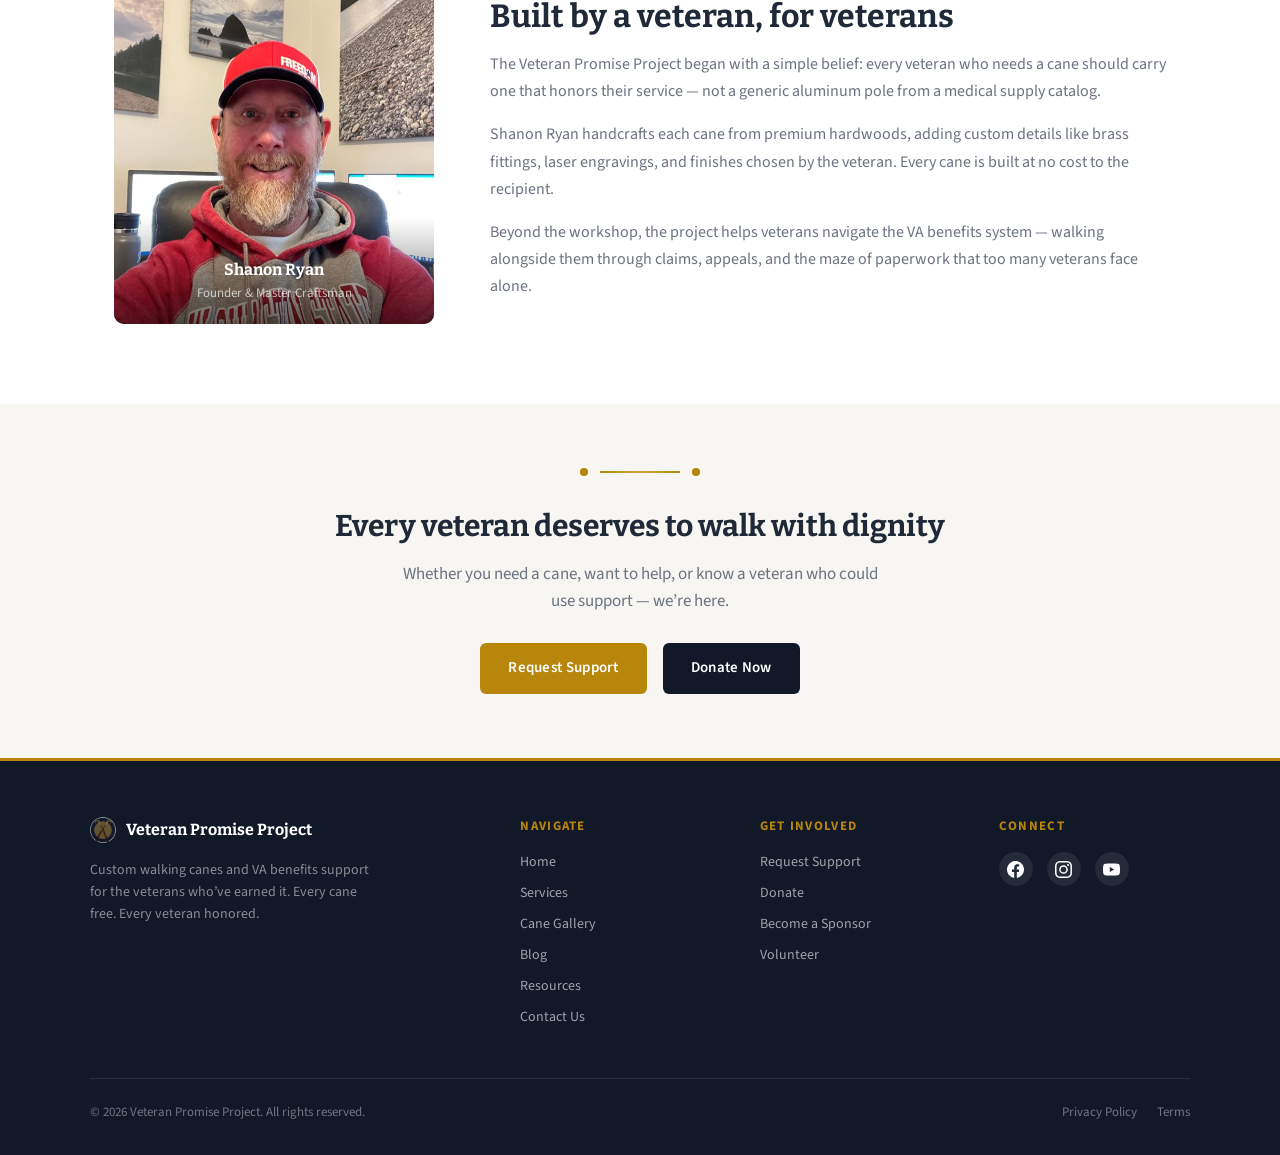
==== commit ae58a0a0: "Add files via upload Replace cane photos with originals; add canes.js, new logo, favicons" ====
--- a/index.html
+++ b/index.html
@@ -9,12 +9,33 @@
   <link rel="preconnect" href="https://fonts.gstatic.com" crossorigin>
   <link href="https://fonts.googleapis.com/css2?family=Bitter:wght@400;500;700&family=Source+Sans+3:wght@400;600;700&display=swap" rel="stylesheet">
   <link rel="stylesheet" href="styles.css">
+  <style>
+    .foot-social { display: flex; gap: 14px; margin-top: 4px; }
+    .foot-social a {
+      width: 34px; height: 34px; border-radius: 50%;
+      display: flex; align-items: center; justify-content: center;
+      background: rgba(255,255,255,.08); transition: background .2s;
+    }
+    .foot-social a:hover { background: var(--brass); }
+    .foot-social svg { width: 17px; height: 17px; fill: #fff; }
+  </style>
+
+  <link rel="canonical" href="https://veteranpromiseproject.com/">
+  <link rel="icon" href="favicon.ico" sizes="any">
+  <link rel="icon" type="image/png" sizes="32x32" href="favicon-32.png">
+  <link rel="apple-touch-icon" href="apple-touch-icon.png">
+  <meta property="og:title" content="Veteran Promise Project">
+  <meta property="og:description" content="Handcrafted walking canes for the veterans who earned them. Free, always. Plus help navigating the VA.">
+  <meta property="og:image" content="https://veteranpromiseproject.com/images/canes/cane-06.jpg">
+  <meta property="og:url" content="https://veteranpromiseproject.com/">
+  <meta property="og:type" content="website">
+  <meta name="twitter:card" content="summary_large_image">
 </head>
 <body>
   <nav class="navbar">
     <div class="navbar-inner">
       <a href="index.html" class="navbar-brand">
-        <svg width="56" height="56" viewBox="0 0 300 300" xmlns="http://www.w3.org/2000/svg"><g transform="translate(150,150)"><circle r="112" fill="none" stroke="#FFFFFF" stroke-width="3"/><circle r="100" fill="none" stroke="#C9A84C" stroke-width="1.25"/><path d="M -38,-72 A 17,17 0 1 1 -54,-91 L 56,88" fill="none" stroke="#FFFFFF" stroke-width="9" stroke-linecap="round" stroke-linejoin="round"/><path d="M 38,-72 A 17,17 0 1 0 54,-91 L -56,88" fill="none" stroke="#FFFFFF" stroke-width="9" stroke-linecap="round" stroke-linejoin="round"/><circle cx="0" cy="8" r="5.5" fill="#B22234"/></g></svg>
+        <img src="images/logo.png" alt="Veteran Promise Project" width="52" height="52">
         <span style="display:flex;flex-direction:column;line-height:1.2;"><strong>Veteran Promise Project</strong><small style="font-size:10px;letter-spacing:2px;opacity:0.7;font-weight:400;">SERVING THOSE WHO SERVED</small></span>
       </a>
       <div class="navbar-links">
@@ -97,41 +118,10 @@
     <div class="container">
       <div class="text-center" style="margin-bottom:56px;">
         <div class="section-label">The Workshop</div>
-        <h2 class="section-title">Recently completed canes</h2>
-        <p class="section-desc">Every piece is one of a kind. Built by hand, finished with care.</p>
-      </div>
-      <div class="gallery-grid">
-        <div class="cane-card">
-        <div class="cane-visual">
-          <img src="images/cane-16.png" alt="Cane #16" style="width:100%;height:100%;object-fit:cover;" loading="lazy">
-          <div class="cane-badge">#16</div>
-        </div>
-        <div class="cane-info">
-          <h4>Mahogany</h4>
-          <p>Danish oil finish &middot; Decorative brass fittings</p>
-        </div>
-      </div>
-        <div class="cane-card">
-        <div class="cane-visual">
-          <img src="images/cane-15.png" alt="Cane #15" style="width:100%;height:100%;object-fit:cover;object-position:center 25%;" loading="lazy">
-          <div class="cane-badge">#15</div>
-        </div>
-        <div class="cane-info">
-          <h4>Custom Hardwood</h4>
-          <p>Hand-finished &middot; Ergonomic grip</p>
-        </div>
-      </div>
-        <div class="cane-card">
-        <div class="cane-visual">
-          <img src="images/canes-brass-handles.jpg" alt="Cane #14" style="width:100%;height:100%;object-fit:cover;object-position:top;" loading="lazy">
-          <div class="cane-badge">#14</div>
-        </div>
-        <div class="cane-info">
-          <h4>Select Hardwood</h4>
-          <p>Natural finish &middot; Classic profile</p>
-        </div>
-      </div>
-      </div>
+        <h2 class="section-title">From the workshop</h2>
+        <p class="section-desc">Each one is built for the veteran who&rsquo;ll carry it.</p>
+      </div>
+      <div class="gallery-grid" id="homeCanes"></div>
       <div class="text-center" style="margin-top:40px;">
         <a href="cane-gallery.html" class="btn btn-outline">View Full Gallery <svg width="16" height="16" viewBox="0 0 24 24" fill="none" stroke="currentColor" stroke-width="2.5" stroke-linecap="round" stroke-linejoin="round"><polyline points="9,6 15,12 9,18"/></svg></a>
       </div>
@@ -203,7 +193,7 @@
     <div class="footer-grid">
       <div>
         <div class="footer-brand">
-          <svg width="24" height="24" viewBox="0 0 300 300" xmlns="http://www.w3.org/2000/svg"><g transform="translate(150,150)"><circle r="112" fill="none" stroke="#FFFFFF" stroke-width="3"/><circle r="100" fill="none" stroke="#C9A84C" stroke-width="1.25"/><path d="M -38,-72 A 17,17 0 1 1 -54,-91 L 56,88" fill="none" stroke="#FFFFFF" stroke-width="9" stroke-linecap="round" stroke-linejoin="round"/><path d="M 38,-72 A 17,17 0 1 0 54,-91 L -56,88" fill="none" stroke="#FFFFFF" stroke-width="9" stroke-linecap="round" stroke-linejoin="round"/><circle cx="0" cy="8" r="5.5" fill="#B22234"/></g></svg>
+          <img src="images/logo.png" alt="" width="26" height="26">
           <span>Veteran Promise Project</span>
         </div>
         <p class="footer-about">Custom walking canes and VA benefits support for the veterans who&rsquo;ve earned it. Every cane free. Every veteran honored.</p>
@@ -226,16 +216,14 @@
       </div>
       <div class="footer-links">
         <div class="footer-heading">Connect</div>
-        <a href="#">Facebook</a>
-        <a href="#">Instagram</a>
-        <a href="#">YouTube</a>
+        <div class="foot-social" id="social"></div>
       </div>
     </div>
     <div class="footer-bottom">
       <div class="footer-copy">&copy; 2026 Veteran Promise Project. All rights reserved.</div>
       <div class="footer-legal">
-        <a href="#">Privacy Policy</a>
-        <a href="#">Terms</a>
+        <a href="privacy.html">Privacy Policy</a>
+        <a href="terms.html">Terms</a>
       </div>
     </div>
   </footer>
@@ -278,5 +266,25 @@
     }
     function changeTestimonial(dir) { goToSlide(currentSlide + dir); }
   </script>
+
+<script src="canes.js"></script>
+<script>
+  /* Homepage strip renders from canes.js — same source of truth as the gallery.
+     Swap a photo there and it changes here too. */
+  const strip = document.getElementById('homeCanes');
+  CANES.filter(c => c.home).slice(0, 3).forEach(c => {
+    const el = document.createElement('a');
+    el.className = 'cane-card';
+    el.href = 'cane-gallery.html';
+    el.innerHTML = `
+      <div class="cane-frame">
+        <img src="${c.img}" alt="${c.title}" data-fit="${c.fit}"
+             style="object-position:${c.pos};" loading="lazy" decoding="async">
+      </div>
+      <div class="cane-info"><h4>${c.title}</h4><p>${c.desc}</p></div>`;
+    strip.appendChild(el);
+  });
+  renderSocial();
+</script>
 </body>
 </html>
--- a/styles.css
+++ b/styles.css
@@ -7,6 +7,8 @@
       --dark-text: #1F2937;
       --muted: #6B7280;
       --border: #E5E7EB;
+      --char: #16181B;        /* Ryan's charred photo board */
+      --char-lift: #1F2227;
     }
 
     *, *::before, *::after { box-sizing: border-box; margin: 0; padding: 0; }
@@ -226,22 +228,26 @@
       box-shadow: 0 2px 12px rgba(0,0,0,0.08); transition: transform 0.2s;
     }
     .cane-card:hover { transform: translateY(-4px); }
-    .cane-visual {
-      height: 280px; position: relative;
-      background: linear-gradient(135deg, #3D2B1F 0%, #5C3A21 40%, #7B4F2E 100%);
-      display: flex; align-items: center; justify-content: center;
-    }
-    .cane-visual-inner { text-align: center; color: rgba(255,255,255,0.5); }
-    .cane-visual-inner svg { opacity: 0.3; }
-    .cane-visual-inner span { display: block; font-size: 13px; margin-top: 8px; }
-    .cane-badge {
-      position: absolute; top: 12px; right: 12px;
-      background: var(--brass); color: #fff; padding: 4px 12px;
-      border-radius: 4px; font-size: 12px; font-weight: 700;
-    }
-    .cane-info { padding: 20px; }
-    .cane-info h4 { font-size: 16px; font-weight: 700; margin-bottom: 6px; }
-    .cane-info p { font-size: 14px; color: var(--muted); line-height: 1.5; }
+    /* ---- CANE FRAME (shared: index.html + cane-gallery.html) ----
+       Replaces the old `.cane-visual { height: 280px }`, which made a landscape
+       frame inside a ~340px card and cover-cropped every portrait cane photo
+       down to its middle. 3:4 is the native ratio of Ryan's shots.
+       --char is sampled from the charred board he photographs on, so photos set
+       to `contain` letterbox invisibly instead of being cropped. */
+    .cane-frame {
+      aspect-ratio: 3 / 4; background: var(--char);
+      position: relative; overflow: hidden;
+    }
+    .cane-frame img { width: 100%; height: 100%; display: block; }
+    .cane-frame img[data-fit="cover"]   { object-fit: cover; }
+    .cane-frame img[data-fit="contain"] { object-fit: contain; }
+
+    .cane-card {
+      background: var(--char); border: 1px solid rgba(255,255,255,0.06);
+    }
+    .cane-info { padding: 16px 18px 20px; background: var(--char-lift); }
+    .cane-info h4 { font-size: 16px; font-weight: 700; margin-bottom: 5px; color: #fff; }
+    .cane-info p { font-size: 13.5px; color: rgba(255,255,255,0.55); line-height: 1.55; }
 
     /* ---- TESTIMONIAL ---- */
     .testimonial-section { background: var(--navy); padding: 72px 24px; }
